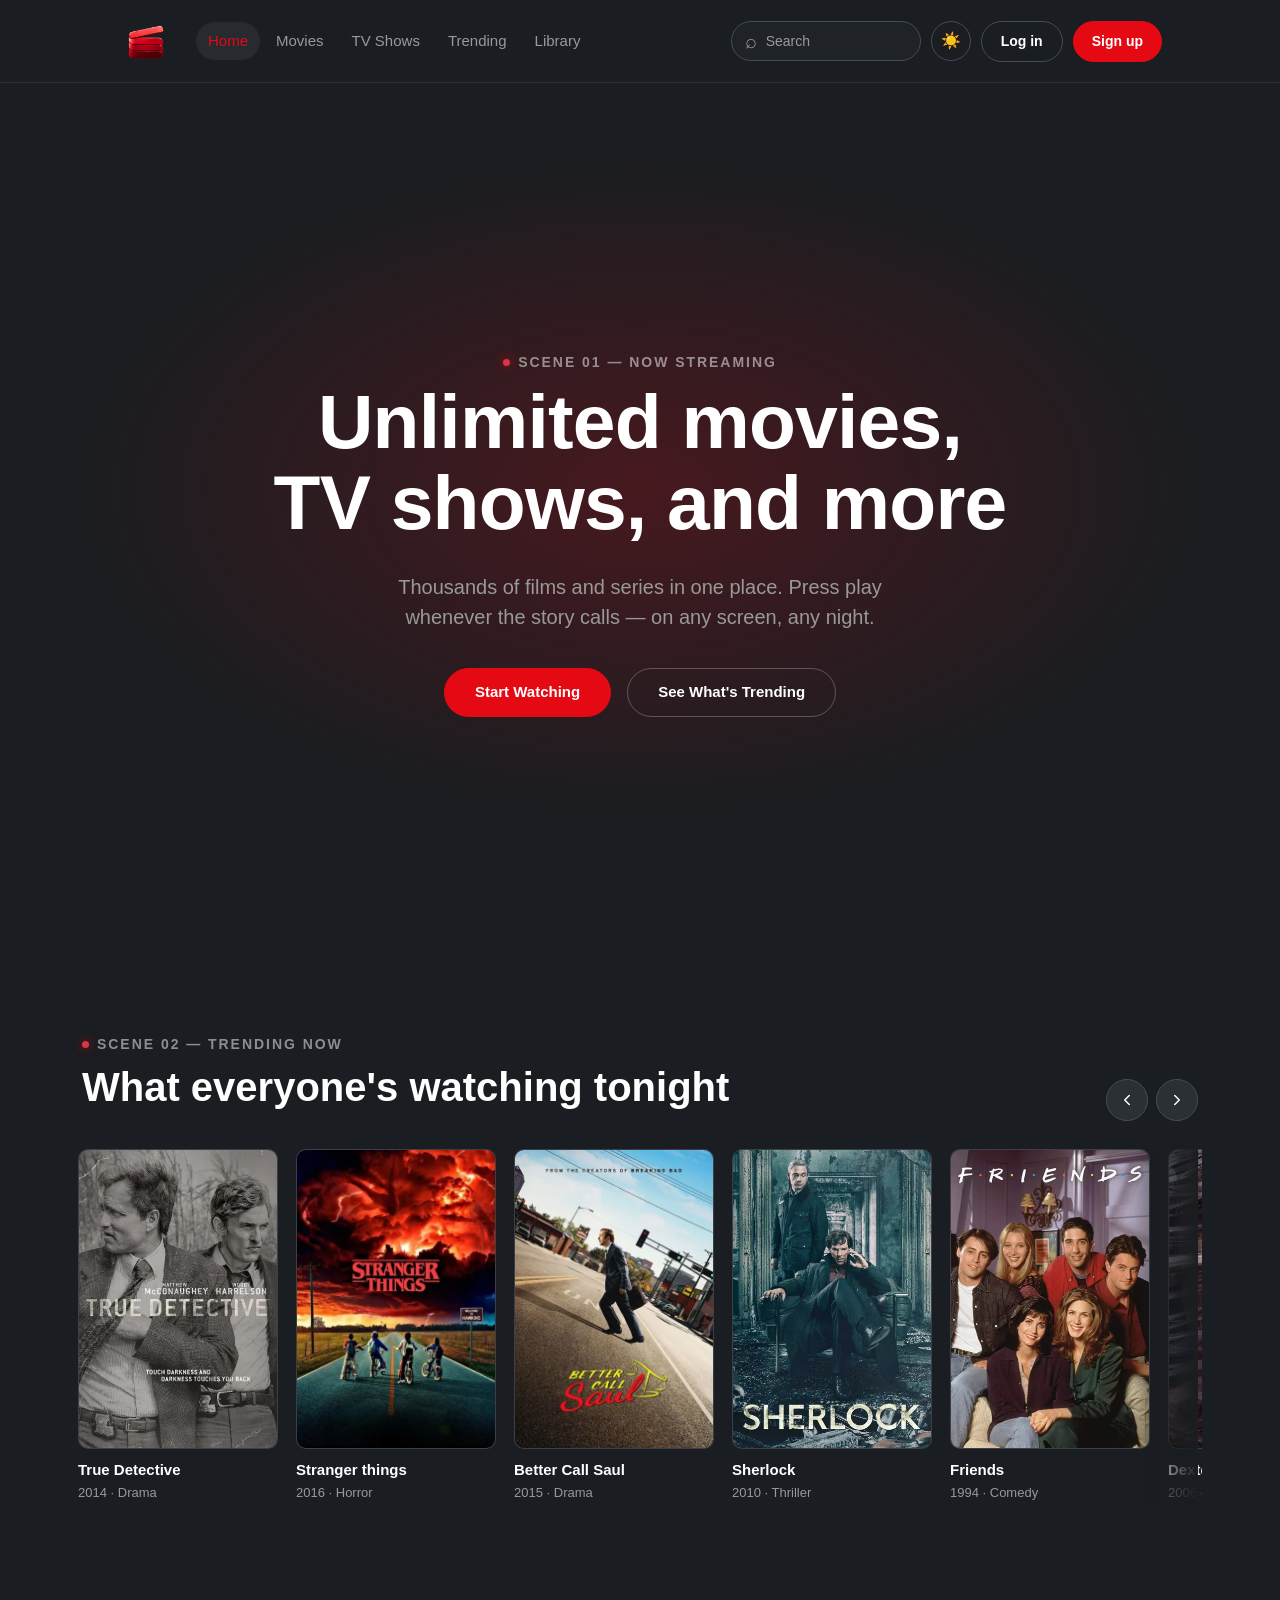
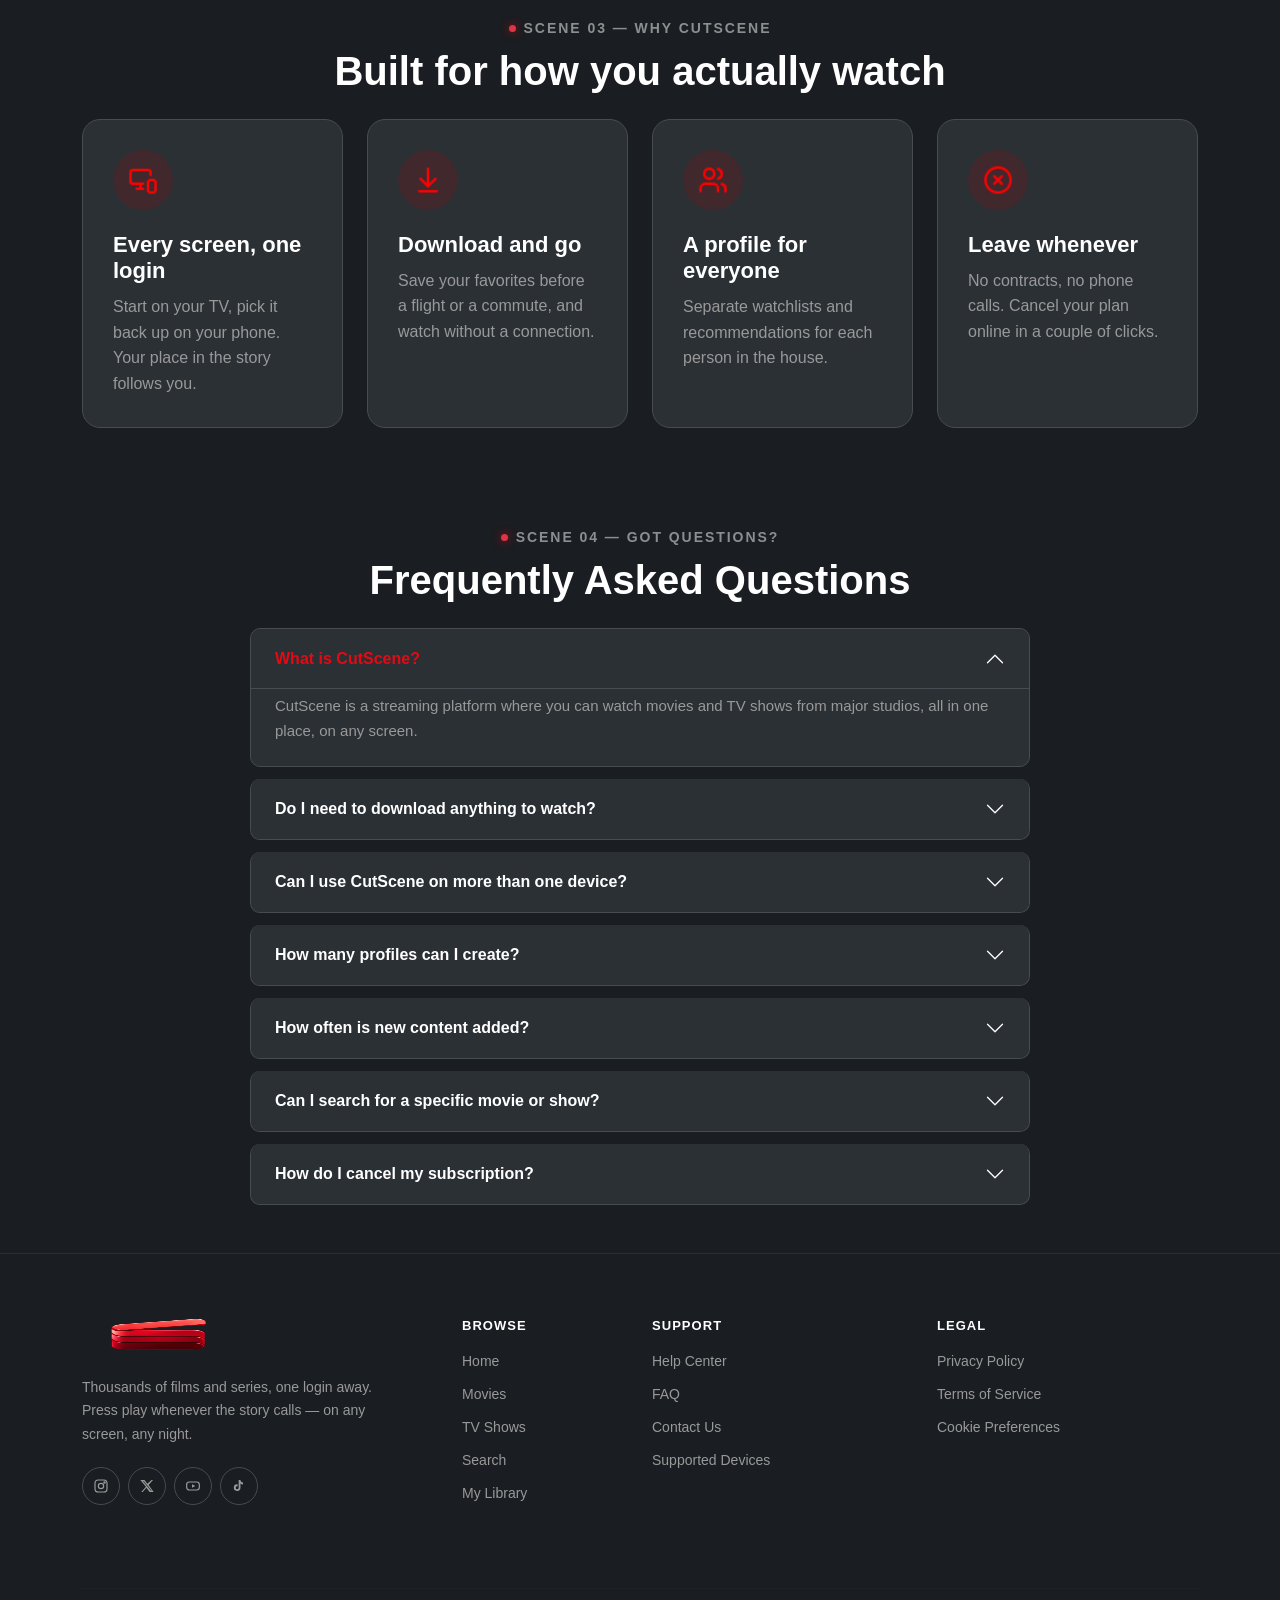
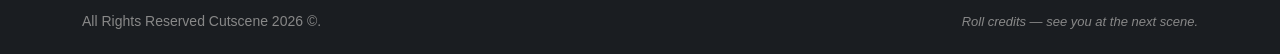
==== index.html @ 1968a322 "perf: convert poster images to WebP" ====
<!doctype html>
<html lang="en">
  <head>
    <!-- ترميز النصوص لتشفير الأحرف بدقة وتدعم كافة اللغات -->
    <meta charset="UTF-8" />

    <!-- ضبط أبعاد الشاشة لضمان تجاوب الموقع (Responsive) على كل الهواتف والشاشات -->
    <meta name="viewport" content="width=device-width, initial-scale=1.0" />
    <link rel="icon" href="./assets/images/logo.png" />
    <link rel="preconnect" href="https://cdn.jsdelivr.net" crossorigin />
    <link rel="dns-prefetch" href="//cdn.jsdelivr.net" />
    <!-- عنوان الصفحة الذي يظهر في أعلى التبويب بالموقع -->
    <title>
      Watch Best New Movies &amp; Shows from Biggest Studios | Cutscene
    </title>

    <!-- استدعاء ملف تنسيقات Bootstrap 5 من الـ CDN مع تفعيل حماية SRI التشفيرية -->
    <link
      rel="preload"
      href="https://cdn.jsdelivr.net/npm/bootstrap@5.3.8/dist/css/bootstrap.min.css"
      as="style"
      integrity="sha384-sRIl4kxILFvY47J16cr9ZwB07vP4J8+LH7qKQnuqkuIAvNWLzeN8tE5YBujZqJLB"
      crossorigin="anonymous"
      onload="this.onload=null;this.rel='stylesheet'"
    />
    <noscript>
      <link
        href="https://cdn.jsdelivr.net/npm/bootstrap@5.3.8/dist/css/bootstrap.min.css"
        rel="stylesheet"
        integrity="sha384-sRIl4kxILFvY47J16cr9ZwB07vP4J8+LH7qKQnuqkuIAvNWLzeN8tE5YBujZqJLB"
        crossorigin="anonymous"
      />
    </noscript>

    <!-- ملف CSS المخصص للتعديل على التصميم الأساسي -->
    <link rel="stylesheet" href="./assets/css/base.css" />
    <link rel="stylesheet" href="./assets/css/home.css" />
  </head>
  <body>
    <!-- ==========================================
         شريط التنقل العلوي (Navbar)
         ========================================== -->
    <!-- navbar-expand-lg: تجعل القائمة مفرودة في الشاشات الكبيرة وتتحول لزر في الشاشات الصغيرة -->
    <nav class="navbar navbar-expand-lg custom-navbar">
      <!-- container px-5: حاوية تضمن توسيط المحتوى مع هامش داخلي جانبي -->
      <div class="container px-5">
        <!-- الشعار (Logo): رابط ينقل للصفحة الرئيسية -->
        <a class="navbar-brand me-4" href="#">
          <img
            src="assets/images/logo.png"
            alt="Cutscene Logo"
            width="148"
            height="36"
            class="d-inline-block align-text-top"
          />
        </a>

        <!-- زر الهامبرجر (Toggle Button): يظهر فقط على الهواتف لفتح وغلق القائمة -->
        <!-- data-bs-toggle & data-bs-target: تربط الزر بـ id القائمة المطوية لفتحها بالجافاسكريبت -->
        <button
          class="navbar-toggler custom-toggler"
          type="button"
          data-bs-toggle="collapse"
          data-bs-target="#navbarContent"
          aria-controls="navbarContent"
          aria-expanded="false"
          aria-label="Toggle navigation"
        >
          <span class="navbar-toggler-icon"></span>
        </button>

        <!-- القائمة القابلة للطي (Collapsible Area) -->
        <div class="collapse navbar-collapse" id="navbarContent">
          <!-- مجموعة العناصر اليمنى (Right Actions) -->
          <!-- ms-auto: تضيف هامشاً تلقائياً في البداية ليدفع العناصر إلى أقصى اليمين -->
          <!-- gap-4: مسافة فاصلة بين القائمة المنسدلة والزر -->
          <div class="d-flex align-items-center gap-4 right-actions ms-auto">
            <!-- القائمة المنسدلة لاختيار اللغة (Language Dropdown) -->
            <div class="nav-item dropdown">
              <!-- dropdown-toggle: تضيف سهم القائمة المنسدلة وتفعل التفاعل معها -->
              <a
                class="nav-link dropdown-toggle text-white fw-semibold d-flex align-items-center gap-1"
                href="#"
                role="button"
                data-bs-toggle="dropdown"
                aria-expanded="false"
              >
                EN
              </a>
              <!-- dropdown-menu-dark: تجعل القائمة المنسدلة سوداء للتناسق مع الثيم -->
              <!-- dropdown-menu-end: تضمن محاذاة القائمة لليمين لكي لا تخرج عن الشاشة -->
              <ul class="dropdown-menu dropdown-menu-dark dropdown-menu-end">
                <li><a class="dropdown-item" href="#">AR</a></li>
                <li><a class="dropdown-item" href="#">EN</a></li>
              </ul>
            </div>

            <!-- زر البدء (Start Button) -->
            <!-- rounded-pill: تجعل حواف الزر دائرية تماماً (Capsule Style) -->
            <a
              href="pages/signup.html"
              class="btn btn-sign-in text-white rounded-pill fw-bold px-4"
              >Sign up</a
            >
          </div>
        </div>
      </div>
    </nav>

    <!-- ==========================================
         قسم الواجهة الرئيسية (Hero Section)
         ========================================== -->
    <section class="hero">
      <div class="container text-center">
        <div class="hero-glow" aria-hidden="true"></div>

        <!-- شارة إشعار المباشر (Now Streaming Badge) -->
        <p
          class="eyebrow d-inline-flex align-items-center gap-2 text-uppercase small fw-semibold text-white-50 mb-2"
        >
          <span class="eyebrow-dot rounded-circle bg-danger"></span>SCENE 01 —
          NOW STREAMING
        </p>

        <!-- العنوان الرئيسي (Main Heading) -->
        <!-- display-1: خط ضخم وجريء مخصص لليافطات الرئيسية في بوتستراب -->
        <h1 class="display-1 fw-bold">
          Unlimited movies,<br />
          TV shows, and more
        </h1>

        <!-- النص الوصفي الفرعي (Subtext) -->
        <!-- lead: يكبر حجم النص والتباعد ليجعل القراءة مريحة للمستخدم -->
        <p class="lead">
          Thousands of films and series in one place. Press play<br />
          whenever the story calls — on any screen, any night.
        </p>

        <!-- أزرار الدعوة لاتخاذ إجراء (Call-to-Action Buttons) -->
        <div
          class="hero-actions d-flex flex-column flex-sm-row justify-content-center align-items-center gap-3"
        >
          <a
            href="./pages/dashboard.html"
            class="btn btn-primary-accent rounded-pill fw-bold"
            >Start Watching</a
          >
          <a href="#trending" class="btn btn-outline-ghost rounded-pill fw-bold"
            >See What's Trending</a
          >
        </div>
      </div>
    </section>
    <!-- ==========================================
         قسم الأعلى مشاهدة الآن (Trending Now)
         ========================================== -->
    <section class="trending-section py-5" id="trending">
      <div class="container">
        <!-- عنوان القسم مع أزرار التحكم في السلايدر -->
        <div
          class="section-heading-row d-flex flex-wrap justify-content-between align-items-end mb-4"
        >
          <div>
            <p
              class="eyebrow d-inline-flex align-items-center gap-2 text-uppercase small fw-semibold text-white-50 mb-2"
            >
              <span class="eyebrow-dot rounded-circle bg-danger"></span>SCENE
              02 — TRENDING NOW
            </p>
            <h3>What everyone's watching tonight</h3>
          </div>

          <!-- أزرار السابق/التالي للتحكم بالسلايدر يدوياً -->
          <div class="trending-controls d-flex gap-2">
            <button
              type="button"
              class="slider-btn"
              id="trendPrevBtn"
              aria-label="Scroll to previous titles"
            >
              <svg viewBox="0 0 24 24" fill="none" stroke="currentColor" stroke-width="2" stroke-linecap="round" stroke-linejoin="round">
                <polyline points="15 18 9 12 15 6"></polyline>
              </svg>
            </button>
            <button
              type="button"
              class="slider-btn"
              id="trendNextBtn"
              aria-label="Scroll to next titles"
            >
              <svg viewBox="0 0 24 24" fill="none" stroke="currentColor" stroke-width="2" stroke-linecap="round" stroke-linejoin="round">
                <polyline points="9 18 15 12 9 6"></polyline>
              </svg>
            </button>
          </div>
        </div>

        <!-- شريط البطاقات القابل للتمرير أفقياً -->
        <div class="trending-wrapper">
          <div class="trending-track" id="trendingTrack">
            <!-- Card 1 -->
            <article class="trending-card">
              <div class="trending-poster">
                <img
                  src="./assets/images/series/True Detective.webp"
                  alt="True Detective"
                  width="400"
                  height="600"
                  loading="lazy"
                  decoding="async"
                />
                
                <div class="trending-hover">
                  <button type="button" class="play-circle" aria-label="Play True Detective">
                    <svg viewBox="0 0 24 24" fill="currentColor"><path d="M8 5v14l11-7z"/></svg>
                    

                  </button>
                </div>
              </div>
              <div class="trending-info">
                <h6>True Detective</h6>
                <p>2014 · Drama</p>
              </div>
            </article>

            <!-- Card 2 -->
            <article class="trending-card">
              <div class="trending-poster">
                <img
                  src="./assets/images/series/Stranger things.webp"
                  alt="Stranger things"
                  width="400"
                  height="600"
                  loading="lazy"
                  decoding="async"
                />
                
                <div class="trending-hover">
                  <button type="button" class="play-circle" aria-label="Play Stranger things">
                    <svg viewBox="0 0 24 24" fill="currentColor"><path d="M8 5v14l11-7z"/></svg>
                  </button>
                </div>
              </div>
              <div class="trending-info">
                <h6>Stranger things</h6>
                <p>2016 · Horror</p>
              </div>
            </article>

            <!-- Card 3 -->
            <article class="trending-card">
              <div class="trending-poster">
                <img
                  src="./assets/images/series/Better Call Saul TV Series Poster.webp"
                  alt="Better Call Saul"
                  width="400"
                  height="600"
                  loading="lazy"
                  decoding="async"
                />
                
                <div class="trending-hover">
                  <button type="button" class="play-circle" aria-label="Play Better Call Saul">
                    <svg viewBox="0 0 24 24" fill="currentColor"><path d="M8 5v14l11-7z"/></svg>
                  </button>
                </div>
              </div>
              <div class="trending-info">
                <h6>Better Call Saul</h6>
                <p>2015 · Drama</p>
              </div>
            </article>

            <!-- Card 4 -->
            <article class="trending-card">
              <div class="trending-poster">
                <img
                  src="./assets/images/series/Sherlock.webp"
                  alt="Sherlock"
                  width="400"
                  height="600"
                  loading="lazy"
                  decoding="async"
                />
                
                <div class="trending-hover">
                  <button type="button" class="play-circle" aria-label="Play Sherlock">
                    <svg viewBox="0 0 24 24" fill="currentColor"><path d="M8 5v14l11-7z"/></svg>
                  </button>
                </div>
              </div>
              <div class="trending-info">
                <h6>Sherlock</h6>
                <p>2010 · Thriller</p>
              </div>
            </article>

            <!-- Card 5 -->
            <article class="trending-card">
              <div class="trending-poster">
                <img
                  src="./assets/images/series/friends.webp"
                  alt="Friends"
                  width="400"
                  height="600"
                  loading="lazy"
                  decoding="async"
                />
                
                <div class="trending-hover">
                  <button type="button" class="play-circle" aria-label="Play Friends">
                    <svg viewBox="0 0 24 24" fill="currentColor"><path d="M8 5v14l11-7z"/></svg>
                  </button>
                </div>
              </div>
              <div class="trending-info">
                <h6>Friends</h6>
                <p>1994 · Comedy</p>
              </div>
            </article>

            <!-- Card 6 -->
            <article class="trending-card">
              <div class="trending-poster">
                <img
                  src="./assets/images/series/Dexter.webp"
                  alt="Dexter"
                  width="400"
                  height="600"
                  loading="lazy"
                  decoding="async"
                />
                
                <div class="trending-hover">
                  <button type="button" class="play-circle" aria-label="Play Dexter">
                    <svg viewBox="0 0 24 24" fill="currentColor"><path d="M8 5v14l11-7z"/></svg>
                  </button>
                </div>
              </div>
              <div class="trending-info">
                <h6>Dexter</h6>
                <p>2006 · Serial Killer</p>
              </div>
            </article>

            <!-- Card 7 -->
            <article class="trending-card">
              <div class="trending-poster">
                <img
                  src="./assets/images/series/The Sopranos.webp"
                  alt="The Sopranos"
                  width="400"
                  height="600"
                  loading="lazy"
                  decoding="async"
                />
                
                <div class="trending-hover">
                  <button type="button" class="play-circle" aria-label="Play The Sopranos">
                    <svg viewBox="0 0 24 24" fill="currentColor"><path d="M8 5v14l11-7z"/></svg>
                  </button>
                </div>
              </div>
              <div class="trending-info">
                <h6>The Sopranos</h6>
                <p>1999 · Crime</p>
              </div>
            </article>

            <!-- Card 8 -->
            <article class="trending-card">
              <div class="trending-poster">
                <img
                  src="./assets/images/series/Avatar The Last Airbender.webp"
                  alt="Avatar The Last Airbender"
                  width="400"
                  height="600"
                  loading="lazy"
                  decoding="async"
                />
                
                <div class="trending-hover">
                  <button type="button" class="play-circle" aria-label="Play Avatar The Last Airbender">
                    <svg viewBox="0 0 24 24" fill="currentColor"><path d="M8 5v14l11-7z"/></svg>
                  </button>
                </div>
              </div>
              <div class="trending-info">
                <h6>Avatar The Last Airbender</h6>
                <p>2025 · Fantasy</p>
              </div>
            </article>

            <!-- Card 9 -->
            <article class="trending-card">
              <div class="trending-poster">
                <img
                  src="./assets/images/series/Chernobyl (2019).webp"
                  alt="Chernobyl"
                  width="400"
                  height="600"
                  loading="lazy"
                  decoding="async"
                />
                
                <div class="trending-hover">
                  <button type="button" class="play-circle" aria-label="Play Chernobyl">
                    <svg viewBox="0 0 24 24" fill="currentColor"><path d="M8 5v14l11-7z"/></svg>
                  </button>
                </div>
              </div>
              <div class="trending-info">
                <h6>Chernobyl</h6>
                <p>2019 · Drama</p>
              </div>
            </article>

            <!-- Card 10 -->
            <article class="trending-card">
              <div class="trending-poster">
                <img
                  src="./assets/images/series/the office.webp"
                  alt="The Office"
                  width="400"
                  height="600"
                  loading="lazy"
                  decoding="async"
                />
                
                <div class="trending-hover">
                  <button type="button" class="play-circle" aria-label="Play The Office">
                    <svg viewBox="0 0 24 24" fill="currentColor"><path d="M8 5v14l11-7z"/></svg>
                  </button>
                </div>
              </div>
              <div class="trending-info">
                <h6>The Office</h6>
                <p>2005 · Comedy</p>
              </div>
            </article>
          </div>
        </div>
      </div>
    </section>

    <!-- ==========================================
     قسم لماذا كتسين (Why CutScene - Features Cards)
     ========================================== -->
    <section class="features-section py-5 ">
      <div class="container">
        <div class="text-center mb-4">
          <p
            class="eyebrow d-inline-flex align-items-center gap-2 text-uppercase small fw-semibold text-white-50 mb-2"
          >
            <span class="eyebrow-dot rounded-circle bg-danger"></span>SCENE 03 —
            WHY CUTSCENE
          </p>
          <h3>Built for how you actually watch</h3>
        </div>
        <div class="row g-4">
          <!-- Card 1 -->
          <div class="col-12 col-md-6 col-xl-3">
            <div class="feature-card">
              <div class="icon-box">
                <img
                  src="assets/images/monitor-smartphone.png"
                  alt="Every screen icon"
                />
              </div>
              <h5>Every screen, one login</h5>
              <p>
                Start on your TV, pick it back up on your phone. Your place in
                the story follows you.
              </p>
            </div>
          </div>
          <!-- Card 2 -->
          <div class="col-12 col-md-6 col-xl-3">
            <div class="feature-card">
              <div class="icon-box">
                <img
                  src="assets/images/arrow-down-to-line.png"
                  alt="Download icon"
                />
              </div>
              <h5>Download and go</h5>
              <p>
                Save your favorites before a flight or a commute, and watch
                without a connection.
              </p>
            </div>
          </div>
          <!-- Card 3 -->
          <div class="col-12 col-md-6 col-xl-3">
            <div class="feature-card">
              <div class="icon-box">
                <img src="assets/images/users.png" alt="Profiles icon"
                  width="30" height="30" loading="lazy" decoding="async" />
              </div>
              <h5>A profile for everyone</h5>
              <p>
                Separate watchlists and recommendations for each person in the
                house.
              </p>
            </div>
          </div>
          <!-- Card 4 -->
          <div class="col-12 col-md-6 col-xl-3">
            <div class="feature-card">
              <div class="icon-box">
                <img
                  src="assets/images/circle-x.png"
                  alt="Cancel anytime icon"
                  width="30"
                  height="30"
                  loading="lazy"
                  decoding="async"
                />
              </div>
              <h5>Leave whenever</h5>
              <p>
                No contracts, no phone calls. Cancel your plan online in a
                couple of clicks.
              </p>
            </div>
          </div>
        </div>
      </div>
    </section>

    <!-- ==========================================
         الأسئلة الشائعة (Frequently Asked Questions)
         ========================================== -->
    <section class="faq-section py-5" id="faq">
      <div class="container">
        <div class="text-center mb-4">
          <p
            class="eyebrow d-inline-flex align-items-center gap-2 text-uppercase small fw-semibold text-white-50 mb-2"
          >
            <span class="eyebrow-dot rounded-circle bg-danger"></span>SCENE 04 —
            GOT QUESTIONS?
          </p>
          <h3>Frequently Asked Questions</h3>
        </div>

        <!-- أكورديون بوتستراب لعرض الأسئلة والأجوبة -->
        <div class="accordion custom-accordion mx-auto" id="faqAccordion">
          <div class="accordion-item">
            <h2 class="accordion-header" id="faqHeadingOne">
              <button
                class="accordion-button"
                type="button"
                data-bs-toggle="collapse"
                data-bs-target="#faqCollapseOne"
                aria-expanded="true"
                aria-controls="faqCollapseOne"
              >
                What is CutScene?
              </button>
            </h2>
            <div
              id="faqCollapseOne"
              class="accordion-collapse collapse show"
              aria-labelledby="faqHeadingOne"
              data-bs-parent="#faqAccordion"
            >
              <div class="accordion-body">
                CutScene is a streaming platform where you can watch movies
                and TV shows from major studios, all in one place, on any
                screen.
              </div>
            </div>
          </div>

          <div class="accordion-item">
            <h2 class="accordion-header" id="faqHeadingTwo">
              <button
                class="accordion-button collapsed"
                type="button"
                data-bs-toggle="collapse"
                data-bs-target="#faqCollapseTwo"
                aria-expanded="false"
                aria-controls="faqCollapseTwo"
              >
                Do I need to download anything to watch?
              </button>
            </h2>
            <div
              id="faqCollapseTwo"
              class="accordion-collapse collapse"
              aria-labelledby="faqHeadingTwo"
              data-bs-parent="#faqAccordion"
            >
              <div class="accordion-body">
                No downloads are required to stream. You can also save titles
                for offline viewing so you can watch without a connection.
              </div>
            </div>
          </div>

          <div class="accordion-item">
            <h2 class="accordion-header" id="faqHeadingThree">
              <button
                class="accordion-button collapsed"
                type="button"
                data-bs-toggle="collapse"
                data-bs-target="#faqCollapseThree"
                aria-expanded="false"
                aria-controls="faqCollapseThree"
              >
                Can I use CutScene on more than one device?
              </button>
            </h2>
            <div
              id="faqCollapseThree"
              class="accordion-collapse collapse"
              aria-labelledby="faqHeadingThree"
              data-bs-parent="#faqAccordion"
            >
              <div class="accordion-body">
                Yes. Sign in on your TV, phone, tablet, or laptop, and pick up
                right where you left off.
              </div>
            </div>
          </div>

          <div class="accordion-item">
            <h2 class="accordion-header" id="faqHeadingFour">
              <button
                class="accordion-button collapsed"
                type="button"
                data-bs-toggle="collapse"
                data-bs-target="#faqCollapseFour"
                aria-expanded="false"
                aria-controls="faqCollapseFour"
              >
                How many profiles can I create?
              </button>
            </h2>
            <div
              id="faqCollapseFour"
              class="accordion-collapse collapse"
              aria-labelledby="faqHeadingFour"
              data-bs-parent="#faqAccordion"
            >
              <div class="accordion-body">
                You can set up a separate profile for everyone in your
                household, each with its own watchlist and recommendations.
              </div>
            </div>
          </div>

          <div class="accordion-item">
            <h2 class="accordion-header" id="faqHeadingFive">
              <button
                class="accordion-button collapsed"
                type="button"
                data-bs-toggle="collapse"
                data-bs-target="#faqCollapseFive"
                aria-expanded="false"
                aria-controls="faqCollapseFive"
              >
                How often is new content added?
              </button>
            </h2>
            <div
              id="faqCollapseFive"
              class="accordion-collapse collapse"
              aria-labelledby="faqHeadingFive"
              data-bs-parent="#faqAccordion"
            >
              <div class="accordion-body">
                New titles are added every week, including fresh releases
                from major studios and returning seasons of ongoing shows.
              </div>
            </div>
          </div>

          <div class="accordion-item">
            <h2 class="accordion-header" id="faqHeadingSix">
              <button
                class="accordion-button collapsed"
                type="button"
                data-bs-toggle="collapse"
                data-bs-target="#faqCollapseSix"
                aria-expanded="false"
                aria-controls="faqCollapseSix"
              >
                Can I search for a specific movie or show?
              </button>
            </h2>
            <div
              id="faqCollapseSix"
              class="accordion-collapse collapse"
              aria-labelledby="faqHeadingSix"
              data-bs-parent="#faqAccordion"
            >
              <div class="accordion-body">
                Yes. Use the search bar to find titles by name, genre, or
                cast, or browse curated collections on the home screen.
              </div>
            </div>
          </div>

          <div class="accordion-item">
            <h2 class="accordion-header" id="faqHeadingSeven">
              <button
                class="accordion-button collapsed"
                type="button"
                data-bs-toggle="collapse"
                data-bs-target="#faqCollapseSeven"
                aria-expanded="false"
                aria-controls="faqCollapseSeven"
              >
                How do I cancel my subscription?
              </button>
            </h2>
            <div
              id="faqCollapseSeven"
              class="accordion-collapse collapse"
              aria-labelledby="faqHeadingSeven"
              data-bs-parent="#faqAccordion"
            >
              <div class="accordion-body">
                There are no contracts. You can cancel online anytime from
                your account settings — no phone call needed.
              </div>
            </div>
          </div>
        </div>
      </div>
    </section>

    <!-- ==========================================
         الفوتر (Footer)
         ========================================== -->
    <footer class="custom-footer footer-expanded">
      <div class="container">
        <div class="row gy-4 pb-4">
          <!-- عمود الشعار والوصف -->
          <div class="col-12 col-md-4">
            <a class="footer-brand d-inline-flex align-items-center" href="#">
              <img src="assets/images/logo.png" alt="Cutscene Logo" width="148" height="36" loading="lazy" decoding="async" />
            </a>
            <p class="footer-about">
              Thousands of films and series, one login away. Press play
              whenever the story calls — on any screen, any night.
            </p>
            <!-- روابط وسائل التواصل الاجتماعي -->
            <div class="footer-social d-flex gap-2">
              <a href="#" class="social-icon" aria-label="Instagram">
                <svg viewBox="0 0 24 24" fill="none" stroke="currentColor" stroke-width="1.8"><rect x="3" y="3" width="18" height="18" rx="5"></rect><circle cx="12" cy="12" r="4"></circle><circle cx="17.2" cy="6.8" r="1"></circle></svg>
              </a>
              <a href="#" class="social-icon" aria-label="X">
                <svg viewBox="0 0 24 24" fill="currentColor"><path d="M18.9 3H21l-6.6 7.5L22 21h-6.1l-4.8-6.3L5.6 21H3.4l7-8L2 3h6.2l4.3 5.7L18.9 3zm-1.1 16h1.2L7.2 5H6l11.8 14z"></path></svg>
              </a>
              <a href="#" class="social-icon" aria-label="YouTube">
                <svg viewBox="0 0 24 24" fill="none" stroke="currentColor" stroke-width="1.8"><rect x="2.5" y="6" width="19" height="12" rx="4"></rect><path d="M10.5 9.5l5 2.5-5 2.5z" fill="currentColor" stroke="none"></path></svg>
              </a>
              <a href="#" class="social-icon" aria-label="TikTok">
                <svg viewBox="0 0 24 24" fill="currentColor"><path d="M14 3c.4 2.1 1.9 3.6 4 3.9v2.8c-1.4-.1-2.7-.6-3.8-1.4v6.1a5 5 0 1 1-4.3-4.9v2.9a2.2 2.2 0 1 0 1.6 2.1V3h2.5z"></path></svg>
              </a>
            </div>
          </div>

          <!-- عمود روابط التصفح -->
          <div class="col-6 col-md-2">
            <h6 class="footer-heading">Browse</h6>
            <ul class="footer-links list-unstyled">
              <li><a href="#">Home</a></li>
              <li><a href="#">Movies</a></li>
              <li><a href="#">TV Shows</a></li>
              <li><a href="#">Search</a></li>
              <li><a href="#">My Library</a></li>
            </ul>
          </div>

          <!-- عمود روابط الدعم -->
          <div class="col-6 col-md-3">
            <h6 class="footer-heading">Support</h6>
            <ul class="footer-links list-unstyled">
              <li><a href="#">Help Center</a></li>
              <li><a href="#faq">FAQ</a></li>
              <li><a href="#">Contact Us</a></li>
              <li><a href="#">Supported Devices</a></li>
            </ul>
          </div>

          <!-- عمود الروابط القانونية -->
          <div class="col-6 col-md-3">
            <h6 class="footer-heading">Legal</h6>
            <ul class="footer-links list-unstyled">
              <li><a href="#">Privacy Policy</a></li>
              <li><a href="#">Terms of Service</a></li>
              <li><a href="#">Cookie Preferences</a></li>
            </ul>
          </div>
        </div>

        <hr class="footer-divider" />

        <!-- الشريط السفلي لحقوق النشر -->
        <div
          class="footer-bottom d-flex flex-column flex-sm-row justify-content-between align-items-center gap-2 text-center text-sm-start"
        >
          <p class="mb-0">All Rights Reserved Cutscene 2026 ©.</p>
          <p class="mb-0 footer-tagline">Roll credits — see you at the next scene.</p>
        </div>
      </div>
    </footer>

    <!-- ملف Bootstrap Javascript Bundle (يشمل التفاعلات مثل فتح القوائم والـ Dropdowns) -->

    <script
      defer
      src="https://cdn.jsdelivr.net/npm/bootstrap@5.3.8/dist/js/bootstrap.bundle.min.js"
      integrity="sha384-FKyoEForCGlyvwx9Hj09JcYn3nv7wiPVlz7YYwJrWVcXK/BmnVDxM+D2scQbITxI"
      crossorigin="anonymous"
    ></script>

    <!-- ملف الجافاسكريبت الخاص بالصفحة (سلايدر الأعلى مشاهدة وتأثير شريط التنقل) -->
    <script src="./assets/js/home.js"></script>
  </body>
</html>
---- assets/css/base.css ----
/* ==========================================
   Base / Shared Styles
   ========================================== */

*,
*::before,
*::after { box-sizing: border-box; }

:root {
    --color-bg: #1a1d21;
    --color-bg-navbar: #1a1d21;
    --color-bg-card: #2b3035;
    --color-bg-icon: #40282d;
    --color-accent: #e50914;
    --color-text: #ffffff;
    --color-text-muted: #999999;
    --color-text-subtle: #888888;
    --color-border: #464c52;
    --color-border-soft: rgba(255, 255, 255, 0.08);
    --font-display: 'PP Right Grotesk', 'Clash Display', 'Arial Black', sans-serif;
    --font-body: -apple-system, BlinkMacSystemFont, 'Segoe UI', Roboto, Helvetica, Arial, sans-serif;
    --radius-sm: 10px;
    --radius-md: 18px;
    --radius-pill: 999px;
    --transition-base: all 0.3s ease;
    --shadow-card: 0 10px 30px rgba(0, 0, 0, 0.35);
}

body {
    display: flex;
    flex-direction: column;
    min-height: 100vh;
    background-color: var(--color-bg);
    color: var(--color-text);
    font-family: var(--font-body);
    overflow-x: hidden;
}

img { max-width: 100%; height: auto; }
a { color: var(--color-text); transition: var(--transition-base); text-decoration: none; }
a:hover { color: var(--color-accent); }
.eyebrow { letter-spacing: .14em; }
.eyebrow-dot { width: 7px; height: 7px; box-shadow: 0 0 10px rgba(229, 9, 20, .75); }

.catalog-section-title {
    display: flex;
    align-items: center;
    gap: 10px;
    margin: 4px 0 10px;
    color: var(--color-text);
    font-size: 15px;
    font-weight: 700;
    letter-spacing: .04em;
}

.catalog-section-title::after {
    content: "";
    width: 38px;
    height: 2px;
    border-radius: 999px;
    background: var(--color-accent);
    opacity: .9;
}

/* ==========================================
   SHARED CATALOG FILTERS
   Movies / TV Shows / Library
   ========================================== */
.catalog-controls {
    display: flex;
    flex-direction: column;
    gap: 14px;
}

.filter-control,
.type-filter,
.language-filter {
    display: flex;
    align-items: center;
    gap: 8px;
    flex-wrap: nowrap;
    overflow-x: auto;
    scrollbar-width: none;
}

.filter-control::-webkit-scrollbar,
.type-filter::-webkit-scrollbar,
.language-filter::-webkit-scrollbar { display: none; }

.filter-control label,
.type-filter .language-label,
.language-filter .language-label {
    color: var(--color-text);
    font-size: 14px;
    font-weight: 500;
    white-space: nowrap;
    flex: 0 0 auto;
}

.filter-control select {
    width: 220px;
    min-width: 220px;
    height: 48px;
    background-color: var(--color-bg-card);
    color: var(--color-text);
    border: 1px solid var(--color-border-soft);
    border-radius: var(--radius-pill);
    padding: 8px 42px 8px 18px;
    font-size: 14px;
    cursor: pointer;
    transition: border-color .25s ease, box-shadow .25s ease, background-color .25s ease;
}

.filter-control select:hover,
.filter-control select:focus {
    border-color: var(--color-accent);
    outline: none;
    box-shadow: 0 0 0 3px rgba(229, 9, 20, .12);
}

.language-btn,
.type-filter .filter-btn {
    display: inline-flex;
    align-items: center;
    justify-content: center;
    gap: 5px;
    min-width: 68px;
    height: 40px;
    padding: 6px 14px;
    color: var(--color-text-muted);
    background-color: var(--color-bg-card);
    border: 1px solid var(--color-border-soft);
    border-radius: var(--radius-pill);
    font-size: 13px;
    cursor: pointer;
    white-space: nowrap;
    transition: background-color .25s ease, color .25s ease, border-color .25s ease, transform .2s ease;
}

.language-btn:hover,
.language-btn.active,
.type-filter .filter-btn:hover,
.type-filter .filter-btn.active {
    background-color: var(--color-accent) !important;
    color: #fff !important;
    border-color: var(--color-accent) !important;
}

.language-btn:hover,
.type-filter .filter-btn:hover { transform: translateY(-1px); }

.language-badge,
.language-badge-card {
    display: inline-flex;
    align-items: center;
    justify-content: center;
    font-weight: 800;
    letter-spacing: .5px;
}

.language-badge {
    min-width: 24px;
    height: 20px;
    padding: 0 6px;
    margin-right: 2px;
    border-radius: 6px;
    font-size: 10px;
}

.ar-badge { background: #8b1e3f; color: #fff; }
.en-badge { background: #2457a6; color: #fff; }

.language-badge-card {
    position: absolute;
    top: 8px;
    right: 8px;
    z-index: 4;
    min-width: 31px;
    height: 25px;
    padding: 0 7px;
    border-radius: 7px;
    font-size: 11px;
    box-shadow: 0 4px 12px rgba(0, 0, 0, .25);
    border: 1px solid rgba(255, 255, 255, .2);
}

.links-movies,
.links-tv-shows,
.library-filters { scrollbar-width: none; }
.links-movies::-webkit-scrollbar,
.links-tv-shows::-webkit-scrollbar,
.library-filters::-webkit-scrollbar { display: none; }

.movies-careds,
.tv-shows-careds { min-width: 0; }

.custom-footer {
    background-color: var(--color-bg);
    color: var(--color-text-subtle);
    padding: 20px 0;
    font-size: 14px;
    border-top: 1px solid var(--color-border-soft);
    margin-top: auto;
}

@media (max-width: 991.98px) {
    .navbar .container { padding-left: 24px; padding-right: 24px; }
    .navbar-collapse {
        margin-top: 16px;
        padding-top: 16px;
        border-top: 1px solid var(--color-border-soft);
    }
    .btn-sign-in { text-align: center; }
}

@media (max-width: 575.98px) {
    .catalog-section-title { margin-top: 0; }
    .sort-container { width: 100%; }
    .filter-control { width: 100%; }
    .filter-control select { flex: 1; width: auto; min-width: 0; }
    .type-filter, .language-filter { width: 100%; padding-bottom: 4px; }
}
---- assets/css/home.css ----
/* ==========================================
   Home Page Styles
   ========================================== */


.btn-sign-in {
    background-color: rgba(255, 255, 255, 0.1);
    border: 1px solid rgba(255, 255, 255, 0.2);
    font-size: 14px;
    padding: 10px 24px;
    line-height: 1.2;
    transition: var(--transition-base);
    white-space: nowrap;
}

.btn-sign-in:hover,
.btn-sign-in:focus {
    background-color: var(--color-accent);
    border-color: var(--color-accent);
    color: var(--color-text);
    transform: translateY(-1px);
}
.custom-navbar {
    background-color: var(--color-bg-navbar);
    padding: 16px 0;
    border-bottom: 1px solid var(--color-border-soft);
    /* Sticky so the navbar stays reachable while browsing long pages */
    position: sticky;
    top: 0;
    z-index: 1030;
    transition: background-color .3s ease, box-shadow .3s ease;
}

/* Applied via JS once the page scrolls past the hero glow */
.custom-navbar.navbar-scrolled {
    background-color: rgba(26, 29, 33, 0.92);
    backdrop-filter: blur(10px);
    -webkit-backdrop-filter: blur(10px);
    box-shadow: 0 6px 24px rgba(0, 0, 0, 0.35);
}

.navbar-brand img {
    width: auto;
    height: 36px;
}

.nav-link.dropdown-toggle {
    padding: 6px 4px;
    opacity: 0.85;
    transition: var(--transition-base);
}

.nav-link.dropdown-toggle:hover,
.nav-link.dropdown-toggle:focus,
.nav-link.dropdown-toggle.show {
    opacity: 1;
    color: var(--color-accent) !important;
}

.dropdown-toggle::after {
    vertical-align: middle;
    font-size: 12px;
}

.dropdown-menu {
    background-color: var(--color-bg-card);
    border: 1px solid var(--color-border);
    border-radius: var(--radius-sm);
    padding: 8px;
    margin-top: 10px;
}

.dropdown-item {
    color: var(--color-text);
    border-radius: 6px;
    padding: 8px 14px;
    transition: var(--transition-base);
}

.dropdown-item:hover,
.dropdown-item:focus {
    background-color: var(--color-accent);
    color: var(--color-text);
}

.custom-toggler {
    border-color: rgba(255, 255, 255, 0.15);
    padding: 6px 10px;
}

.custom-toggler:focus {
    box-shadow: 0 0 0 3px rgba(229, 9, 20, 0.35);
}

.custom-toggler .navbar-toggler-icon {
    filter: invert(1);
}

/* Hero */
.hero {
    padding: 100px 0;
    /* Needed so .hero-glow (position:absolute) anchors to the hero, not the viewport */
    position: relative;
}
.hero-glow{
    position:absolute;inset:0;z-index:-1;pointer-events:none;
    background:radial-gradient(ellipse 820px 480px at 50% 45%, rgba(229,9,20,.22), transparent 70%);
  }

.scene {
    color: var(--color-text-subtle);
    font-weight: 600;
    letter-spacing: 1px;
    font-size: 14px;
    margin-bottom: 14px;
}

.hero h1 {
    font-family: var(--font-display);
    font-weight: 600;
    letter-spacing: -0.01em;
    line-height: 1.05;
    font-size: clamp(2.5rem, 6vw, 5.5rem);
}

.hero .lead {
    max-width: 700px;
    margin: 30px auto 0;
    color: var(--color-text-muted);
}

/* Hero call-to-action buttons */
.hero-actions {
    margin-top: 36px;
}

.btn-primary-accent {
    background-color: var(--color-accent);
    border: 1px solid var(--color-accent);
    color: var(--color-text);
    font-size: 15px;
    padding: 12px 30px;
    transition: var(--transition-base);
}

.btn-primary-accent:hover,
.btn-primary-accent:focus {
    background-color: #ff1c27;
    border-color: #ff1c27;
    color: var(--color-text);
    transform: translateY(-2px);
    box-shadow: 0 10px 24px rgba(229, 9, 20, .35);
}

.btn-outline-ghost {
    background-color: transparent;
    border: 1px solid rgba(255, 255, 255, .25);
    color: var(--color-text);
    font-size: 15px;
    padding: 12px 30px;
    transition: var(--transition-base);
}

.btn-outline-ghost:hover,
.btn-outline-ghost:focus {
    background-color: rgba(255, 255, 255, .06);
    border-color: rgba(255, 255, 255, .6);
    color: var(--color-text);
    transform: translateY(-2px);
}

/* ================= Trending Now Section ================= */

.trending-section .section-heading-row {
    row-gap: 18px;
}

.trending-controls {
    flex-shrink: 0;
}

.slider-btn {
    width: 42px;
    height: 42px;
    border-radius: 50%;
    background-color: var(--color-bg-card);
    border: 1px solid var(--color-border);
    color: var(--color-text);
    display: flex;
    align-items: center;
    justify-content: center;
    transition: var(--transition-base);
    cursor: pointer;
}

.slider-btn:hover,
.slider-btn:focus-visible {
    background-color: var(--color-accent);
    border-color: var(--color-accent);
    transform: translateY(-2px);
}

.slider-btn svg {
    width: 18px;
    height: 18px;
}

/* Wrapper adds the fade mask that hints there's more to scroll */
.trending-wrapper {
    position: relative;
}

.trending-wrapper::after {
    content: "";
    position: absolute;
    top: 0;
    right: 0;
    bottom: 14px;
    width: 64px;
    background: linear-gradient(to left, var(--color-bg), transparent);
    pointer-events: none;
}

.trending-track {
    display: flex;
    gap: 18px;
    overflow-x: auto;
    scroll-snap-type: x mandatory;
    -webkit-overflow-scrolling: touch;
    padding: 4px 4px 16px;
    margin: 0 -4px;
    scrollbar-width: none;
}

.trending-track::-webkit-scrollbar {
    display: none;
}

.trending-card {
    flex: 0 0 auto;
    width: 200px;
    scroll-snap-align: start;
}

.trending-poster {
    position: relative;
    overflow: hidden;
    border-radius: var(--radius-sm);
    aspect-ratio: 2 / 3;
    background-color: var(--color-bg-card);
    border: 1px solid var(--color-border-soft);
}

.trending-poster img {
    width: 100%;
    height: 100%;
    object-fit: cover;
    display: block;
    transition: transform .5s ease;
}

.trending-card:hover .trending-poster img {
    transform: scale(1.08);
}

.trending-rating {
    position: absolute;
    top: 10px;
    left: 10px;
    z-index: 2;
    display: inline-flex;
    align-items: center;
    gap: 4px;
    background-color: rgba(0, 0, 0, .6);
    backdrop-filter: blur(4px);
    color: var(--color-text);
    font-size: 12px;
    font-weight: 700;
    padding: 4px 10px;
    border-radius: var(--radius-pill);
}

.trending-rating svg {
    width: 12px;
    height: 12px;
    fill: #f5c518;
}

.trending-hover {
    position: absolute;
    inset: 0;
    display: flex;
    align-items: center;
    justify-content: center;
    background: linear-gradient(180deg, rgba(0, 0, 0, 0) 40%, rgba(0, 0, 0, .75) 100%);
    opacity: 0;
    transition: opacity .3s ease;
}

.trending-card:hover .trending-hover,
.trending-card:focus-within .trending-hover {
    opacity: 1;
}

.play-circle {
    width: 50px;
    height: 50px;
    border-radius: 50%;
    background-color: rgba(255, 255, 255, .12);
    border: 1.5px solid rgba(255, 255, 255, .5);
    backdrop-filter: blur(4px);
    color: var(--color-text);
    display: flex;
    align-items: center;
    justify-content: center;
    transition: var(--transition-base);
    cursor: pointer;
}

.play-circle svg {
    width: 18px;
    height: 18px;
    margin-left: 2px;
}

.play-circle:hover,
.play-circle:focus-visible {
    background-color: var(--color-accent);
    border-color: var(--color-accent);
    transform: scale(1.08);
}

.trending-info {
    padding-top: 12px;
}

.trending-info h6 {
    font-size: 15px;
    font-weight: 700;
    color: var(--color-text);
    margin-bottom: 4px;
    white-space: nowrap;
    overflow: hidden;
    text-overflow: ellipsis;
}

.trending-info p {
    font-size: 13px;
    color: var(--color-text-muted);
    margin: 0;
}

/* ================= Top in Egypt Section ================= */


/* Features & Cards */
.features-section h3,
.trending-section h3,
.faq-section h3 {
    color: var(--color-text);
    font-family: var(--font-display);
    font-size: clamp(1.75rem, 4vw, 2.5rem);
    font-weight: 700;
    margin-bottom: 10px;
}

.feature-card {
    background-color: var(--color-bg-card);
    border: 1px solid var(--color-border);
    border-radius: var(--radius-md);
    padding: 30px;
    height: 100%;
    transition: var(--transition-base);
}

.feature-card:hover {
    border-color: var(--color-accent);
    box-shadow: var(--shadow-card);
    transform: translateY(-4px);
}

.icon-box {
    width: 60px;
    height: 60px;
    background-color: var(--color-bg-icon);
    border-radius: 50%;
    display: flex;
    align-items: center;
    justify-content: center;
    margin-bottom: 22px;
    transition: var(--transition-base);
}

.icon-box img {
    width: 30px;
    height: 30px;
    object-fit: contain;
}

.feature-card:hover .icon-box {
    transform: scale(1.06);
}

.feature-card h5 {
    color: var(--color-text);
    font-size: 22px;
    font-weight: 700;
    margin-bottom: 10px;
}

.feature-card p {
    color: var(--color-text-muted);
    font-size: 16px;
    line-height: 1.6;
    margin: 0;
}

/* ================= Frequently Asked Questions ================= */

.faq-section .accordion {
    max-width: 780px;
}

.custom-accordion {
    --bs-accordion-bg: var(--color-bg-card);
    --bs-accordion-border-color: var(--color-border);
    --bs-accordion-color: var(--color-text);
    --bs-accordion-btn-color: var(--color-text);
    --bs-accordion-active-bg: var(--color-bg-card);
    --bs-accordion-active-color: var(--color-accent);
    --bs-accordion-btn-focus-box-shadow: 0 0 0 3px rgba(229, 9, 20, .3);
    --bs-accordion-border-radius: var(--radius-sm);
    --bs-accordion-inner-border-radius: calc(var(--radius-sm) - 1px);
}

.custom-accordion .accordion-item {
    margin-bottom: 12px;
    border-radius: var(--radius-sm);
    overflow: hidden;
}

.custom-accordion .accordion-item:last-child {
    margin-bottom: 0;
}

.custom-accordion .accordion-button {
    font-weight: 600;
    font-size: 16px;
    padding: 20px 24px;
}

.custom-accordion .accordion-button::after {
    filter: invert(1) brightness(2);
}

.custom-accordion .accordion-body {
    color: var(--color-text-muted);
    font-size: 15px;
    line-height: 1.7;
    padding: 4px 24px 22px;
}

/* ================= Footer ================= */

.footer-expanded {
    padding: 64px 0 0;
}

.footer-brand img {
    height: 34px;
}

.footer-about {
    color: var(--color-text-muted);
    font-size: 14px;
    line-height: 1.7;
    max-width: 320px;
    margin-top: 18px;
}

.footer-heading {
    color: var(--color-text);
    font-size: 13px;
    font-weight: 700;
    letter-spacing: .08em;
    text-transform: uppercase;
    margin-bottom: 18px;
}

.footer-links {
    margin: 0;
}

.footer-links li {
    margin-bottom: 12px;
}

.footer-links a {
    color: var(--color-text-muted);
    font-size: 14px;
}

.footer-links a:hover,
.footer-links a:focus-visible {
    color: var(--color-accent);
}

.footer-social {
    margin-top: 20px;
}

.social-icon {
    width: 38px;
    height: 38px;
    border-radius: 50%;
    border: 1px solid var(--color-border);
    display: flex;
    align-items: center;
    justify-content: center;
    color: var(--color-text-muted);
    transition: var(--transition-base);
}

.social-icon svg {
    width: 16px;
    height: 16px;
}

.social-icon:hover,
.social-icon:focus-visible {
    background-color: var(--color-accent);
    border-color: var(--color-accent);
    color: var(--color-text);
    transform: translateY(-2px);
}

.footer-divider {
    border: none;
    border-top: 1px solid var(--color-border-soft);
    margin: 48px 0 0;
}

.footer-bottom {
    padding: 22px 0;
}

.footer-tagline {
    color: var(--color-text-subtle);
    font-size: 13px;
    font-style: italic;
}

/* ================= Accessibility ================= */

.btn:focus-visible,
.slider-btn:focus-visible,
.play-circle:focus-visible,
.social-icon:focus-visible,
a:focus-visible {
    outline: 2px solid var(--color-accent);
    outline-offset: 2px;
}

/* Desktop Home Layout */
@media (min-width: 769px) {
    .hero {
        min-height: 100vh;
        display: flex;
        align-items: center;
        justify-content: center;
    }

    .features-section {
        padding-top: 80px;
        padding-bottom: 80px;
    }
}

/* ==========================================
   Responsive
   ========================================== */

@media (max-width: 768px) {
    .hero {
        padding: 70px 0;
    }

    .hero-actions .btn {
        width: 100%;
    }

    .trending-card {
        width: 160px;
    }

    .footer-expanded {
        padding-top: 48px;
    }

    .footer-about {
        max-width: 100%;
    }

    .footer-divider {
        margin-top: 32px;
    }
}

@media (max-width: 575.98px) {
    .trending-card {
        width: 138px;
    }

    .slider-btn {
        width: 38px;
        height: 38px;
    }

    .custom-accordion .accordion-button {
        font-size: 15px;
        padding: 16px 18px;
    }

    .custom-accordion .accordion-body {
        padding: 4px 18px 18px;
    }
}

@media (prefers-reduced-motion: reduce) {
    * {
        transition-duration: 0.01ms !important;
        animation-duration: 0.01ms !important;
        scroll-behavior: auto !important;
    }
}
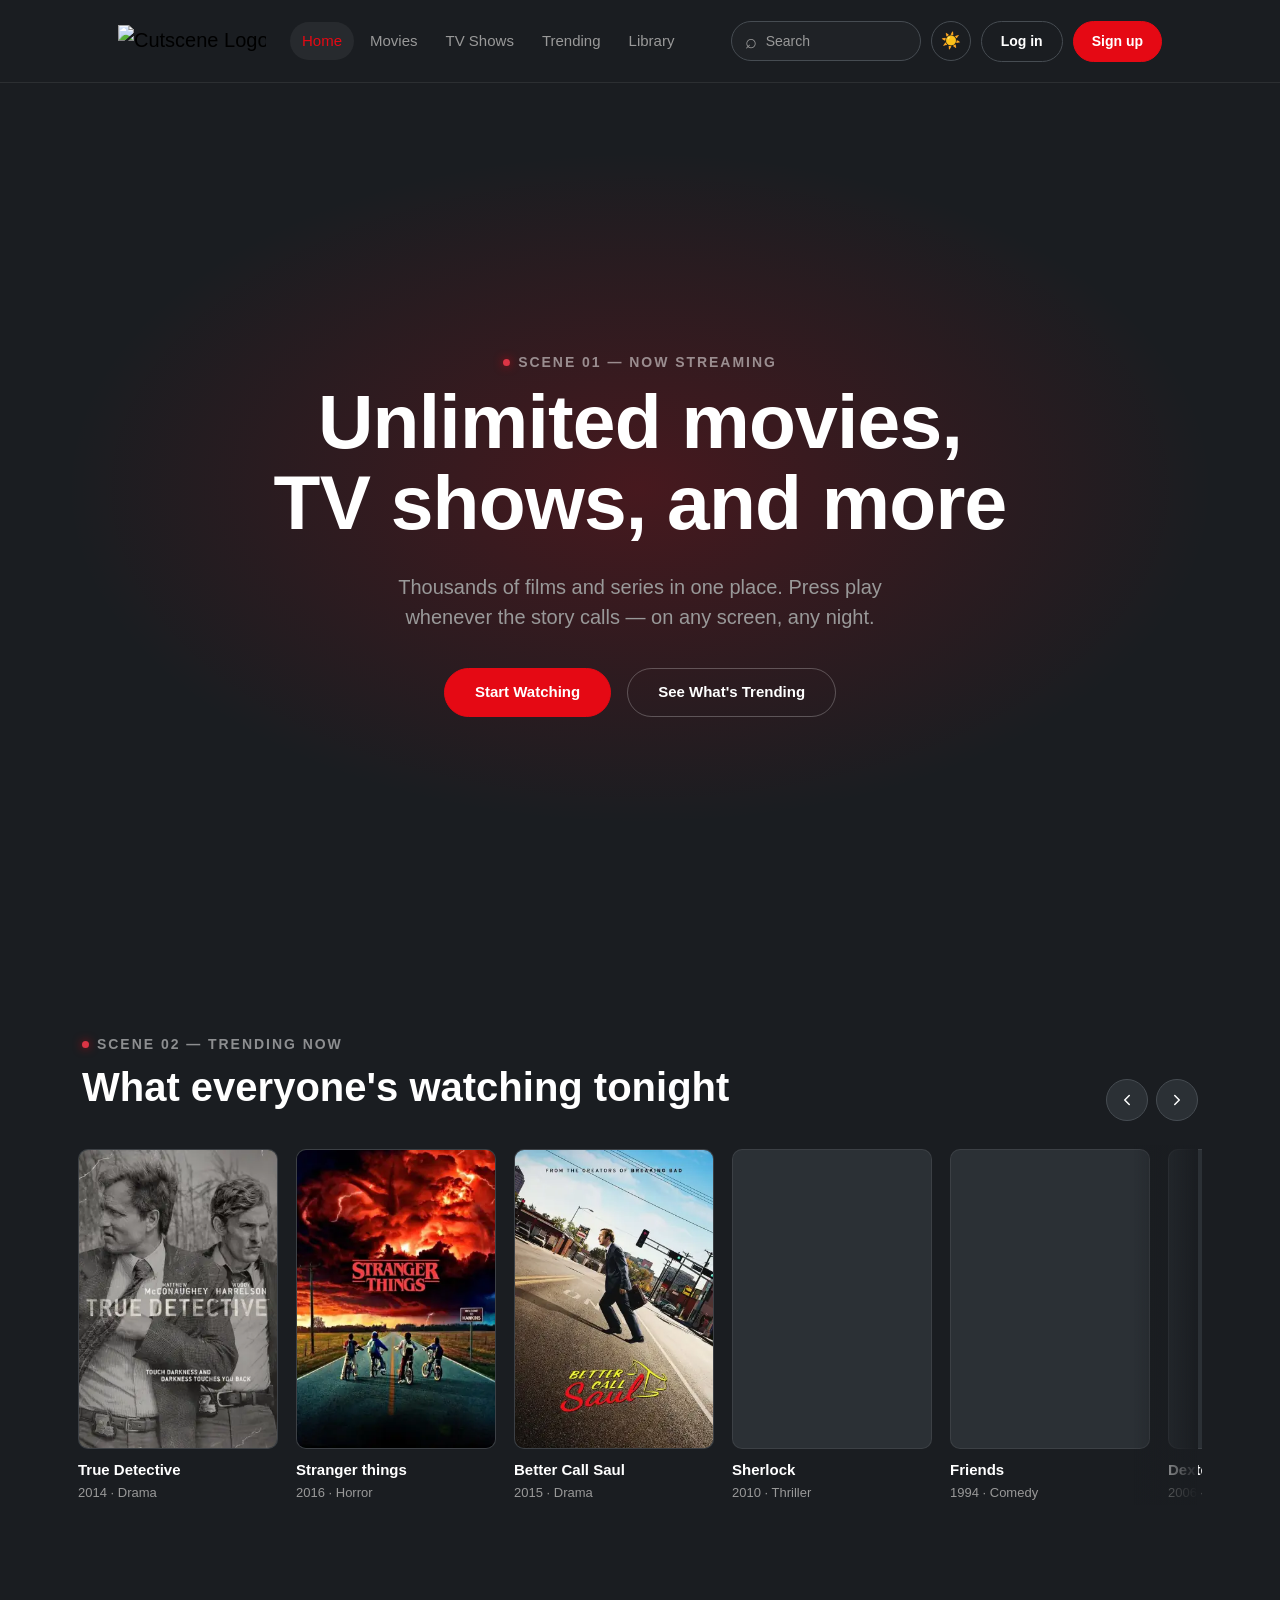
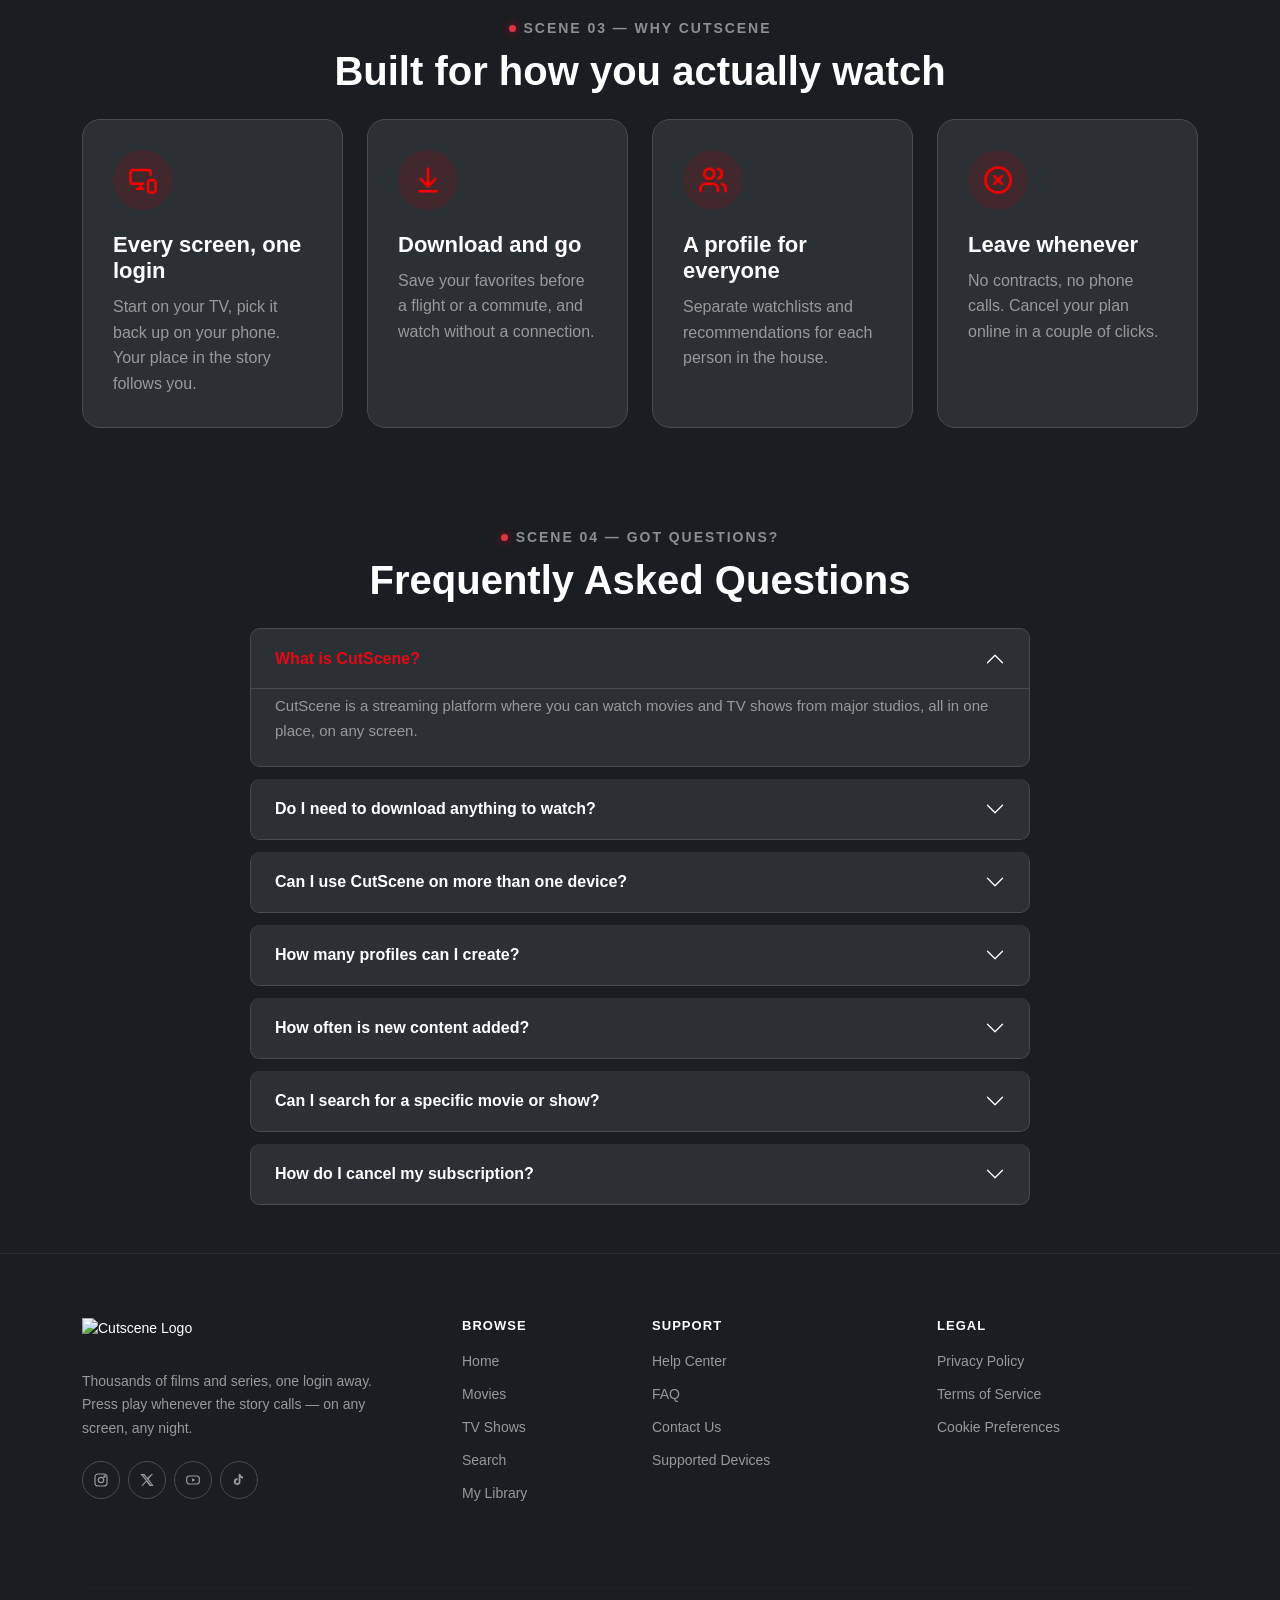
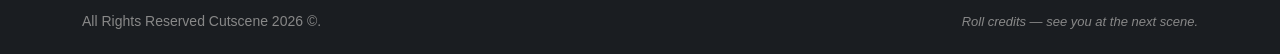
==== commit e2148c32: "perf: serve responsive images and optimized logo" ====
--- a/index.html
+++ b/index.html
@@ -6,7 +6,8 @@
 
     <!-- ضبط أبعاد الشاشة لضمان تجاوب الموقع (Responsive) على كل الهواتف والشاشات -->
     <meta name="viewport" content="width=device-width, initial-scale=1.0" />
-    <link rel="icon" href="./assets/images/logo.png" />
+    <link rel="icon" href="./assets/images/logo.webp" />
+    <link rel="preload" as="image" href="./assets/images/series/True Detective.webp" type="image/webp" imagesrcset="./assets/images/series/True Detective-160.webp 160w, ./assets/images/series/True Detective-200.webp 200w, ./assets/images/series/True Detective.webp 320w" imagesizes="(max-width: 575px) 138px, (max-width: 768px) 160px, 200px" fetchpriority="high" />
     <link rel="preconnect" href="https://cdn.jsdelivr.net" crossorigin />
     <link rel="dns-prefetch" href="//cdn.jsdelivr.net" />
     <!-- عنوان الصفحة الذي يظهر في أعلى التبويب بالموقع -->
@@ -15,22 +16,15 @@
     </title>
 
     <!-- استدعاء ملف تنسيقات Bootstrap 5 من الـ CDN مع تفعيل حماية SRI التشفيرية -->
+    <link rel="preload" as="style" href="https://cdn.jsdelivr.net/npm/bootstrap@5.3.8/dist/css/bootstrap.min.css" crossorigin />
+    <link rel="preload" as="style" href="./assets/css/base.css" />
+    <link rel="preload" as="style" href="./assets/css/home.css" />
     <link
-      rel="preload"
       href="https://cdn.jsdelivr.net/npm/bootstrap@5.3.8/dist/css/bootstrap.min.css"
-      as="style"
+      rel="stylesheet"
       integrity="sha384-sRIl4kxILFvY47J16cr9ZwB07vP4J8+LH7qKQnuqkuIAvNWLzeN8tE5YBujZqJLB"
       crossorigin="anonymous"
-      onload="this.onload=null;this.rel='stylesheet'"
     />
-    <noscript>
-      <link
-        href="https://cdn.jsdelivr.net/npm/bootstrap@5.3.8/dist/css/bootstrap.min.css"
-        rel="stylesheet"
-        integrity="sha384-sRIl4kxILFvY47J16cr9ZwB07vP4J8+LH7qKQnuqkuIAvNWLzeN8tE5YBujZqJLB"
-        crossorigin="anonymous"
-      />
-    </noscript>
 
     <!-- ملف CSS المخصص للتعديل على التصميم الأساسي -->
     <link rel="stylesheet" href="./assets/css/base.css" />
@@ -47,7 +41,7 @@
         <!-- الشعار (Logo): رابط ينقل للصفحة الرئيسية -->
         <a class="navbar-brand me-4" href="#">
           <img
-            src="assets/images/logo.png"
+            src="assets/images/logo.webp"
             alt="Cutscene Logo"
             width="148"
             height="36"
@@ -202,12 +196,11 @@
             <article class="trending-card">
               <div class="trending-poster">
                 <img
-                  src="./assets/images/series/True Detective.webp"
+                  src="./assets/images/series/True Detective.webp" srcset="./assets/images/series/True Detective-160.webp 160w, ./assets/images/series/True Detective-200.webp 200w, ./assets/images/series/True Detective.webp 320w" sizes="(max-width: 575px) 138px, (max-width: 768px) 160px, 200px"
                   alt="True Detective"
-                  width="400"
-                  height="600"
-                  loading="lazy"
-                  decoding="async"
+                  width="320"
+                  height="480"
+                  fetchpriority="high"
                 />
                 
                 <div class="trending-hover">
@@ -228,10 +221,10 @@
             <article class="trending-card">
               <div class="trending-poster">
                 <img
-                  src="./assets/images/series/Stranger things.webp"
+                  src="./assets/images/series/Stranger things.webp" srcset="./assets/images/series/Stranger things-160.webp 160w, ./assets/images/series/Stranger things-200.webp 200w, ./assets/images/series/Stranger things.webp 320w" sizes="(max-width: 575px) 138px, (max-width: 768px) 160px, 200px"
                   alt="Stranger things"
-                  width="400"
-                  height="600"
+                  width="320"
+                  height="480"
                   loading="lazy"
                   decoding="async"
                 />
@@ -252,10 +245,10 @@
             <article class="trending-card">
               <div class="trending-poster">
                 <img
-                  src="./assets/images/series/Better Call Saul TV Series Poster.webp"
+                  src="./assets/images/series/Better Call Saul TV Series Poster.webp" srcset="./assets/images/series/Better Call Saul TV Series Poster-160.webp 160w, ./assets/images/series/Better Call Saul TV Series Poster-200.webp 200w, ./assets/images/series/Better Call Saul TV Series Poster.webp 320w" sizes="(max-width: 575px) 138px, (max-width: 768px) 160px, 200px"
                   alt="Better Call Saul"
-                  width="400"
-                  height="600"
+                  width="320"
+                  height="480"
                   loading="lazy"
                   decoding="async"
                 />
@@ -276,10 +269,10 @@
             <article class="trending-card">
               <div class="trending-poster">
                 <img
-                  src="./assets/images/series/Sherlock.webp"
+                  src="./assets/images/series/Sherlock.webp" srcset="./assets/images/series/Sherlock-160.webp 160w, ./assets/images/series/Sherlock-200.webp 200w, ./assets/images/series/Sherlock.webp 320w" sizes="(max-width: 575px) 138px, (max-width: 768px) 160px, 200px"
                   alt="Sherlock"
-                  width="400"
-                  height="600"
+                  width="320"
+                  height="480"
                   loading="lazy"
                   decoding="async"
                 />
@@ -300,10 +293,10 @@
             <article class="trending-card">
               <div class="trending-poster">
                 <img
-                  src="./assets/images/series/friends.webp"
+                  src="./assets/images/series/friends.webp" srcset="./assets/images/series/friends-160.webp 160w, ./assets/images/series/friends-200.webp 200w, ./assets/images/series/friends.webp 320w" sizes="(max-width: 575px) 138px, (max-width: 768px) 160px, 200px"
                   alt="Friends"
-                  width="400"
-                  height="600"
+                  width="320"
+                  height="480"
                   loading="lazy"
                   decoding="async"
                 />
@@ -324,10 +317,10 @@
             <article class="trending-card">
               <div class="trending-poster">
                 <img
-                  src="./assets/images/series/Dexter.webp"
+                  src="./assets/images/series/Dexter.webp" srcset="./assets/images/series/Dexter-160.webp 160w, ./assets/images/series/Dexter-200.webp 200w, ./assets/images/series/Dexter.webp 320w" sizes="(max-width: 575px) 138px, (max-width: 768px) 160px, 200px"
                   alt="Dexter"
-                  width="400"
-                  height="600"
+                  width="320"
+                  height="480"
                   loading="lazy"
                   decoding="async"
                 />
@@ -348,10 +341,10 @@
             <article class="trending-card">
               <div class="trending-poster">
                 <img
-                  src="./assets/images/series/The Sopranos.webp"
+                  src="./assets/images/series/The Sopranos.webp" srcset="./assets/images/series/The Sopranos-160.webp 160w, ./assets/images/series/The Sopranos-200.webp 200w, ./assets/images/series/The Sopranos.webp 320w" sizes="(max-width: 575px) 138px, (max-width: 768px) 160px, 200px"
                   alt="The Sopranos"
-                  width="400"
-                  height="600"
+                  width="320"
+                  height="480"
                   loading="lazy"
                   decoding="async"
                 />
@@ -372,10 +365,10 @@
             <article class="trending-card">
               <div class="trending-poster">
                 <img
-                  src="./assets/images/series/Avatar The Last Airbender.webp"
+                  src="./assets/images/series/Avatar The Last Airbender.webp" srcset="./assets/images/series/Avatar The Last Airbender-160.webp 160w, ./assets/images/series/Avatar The Last Airbender-200.webp 200w, ./assets/images/series/Avatar The Last Airbender.webp 320w" sizes="(max-width: 575px) 138px, (max-width: 768px) 160px, 200px"
                   alt="Avatar The Last Airbender"
-                  width="400"
-                  height="600"
+                  width="320"
+                  height="480"
                   loading="lazy"
                   decoding="async"
                 />
@@ -396,10 +389,10 @@
             <article class="trending-card">
               <div class="trending-poster">
                 <img
-                  src="./assets/images/series/Chernobyl (2019).webp"
+                  src="./assets/images/series/Chernobyl (2019).webp" srcset="./assets/images/series/Chernobyl (2019)-160.webp 160w, ./assets/images/series/Chernobyl (2019)-200.webp 200w, ./assets/images/series/Chernobyl (2019).webp 320w" sizes="(max-width: 575px) 138px, (max-width: 768px) 160px, 200px"
                   alt="Chernobyl"
-                  width="400"
-                  height="600"
+                  width="320"
+                  height="480"
                   loading="lazy"
                   decoding="async"
                 />
@@ -420,10 +413,10 @@
             <article class="trending-card">
               <div class="trending-poster">
                 <img
-                  src="./assets/images/series/the office.webp"
+                  src="./assets/images/series/the office.webp" srcset="./assets/images/series/the office-160.webp 160w, ./assets/images/series/the office-200.webp 200w, ./assets/images/series/the office.webp 320w" sizes="(max-width: 575px) 138px, (max-width: 768px) 160px, 200px"
                   alt="The Office"
-                  width="400"
-                  height="600"
+                  width="320"
+                  height="480"
                   loading="lazy"
                   decoding="async"
                 />
@@ -741,7 +734,7 @@
           <!-- عمود الشعار والوصف -->
           <div class="col-12 col-md-4">
             <a class="footer-brand d-inline-flex align-items-center" href="#">
-              <img src="assets/images/logo.png" alt="Cutscene Logo" width="148" height="36" loading="lazy" decoding="async" />
+              <img src="assets/images/logo.webp" alt="Cutscene Logo" width="148" height="36" loading="lazy" decoding="async" />
             </a>
             <p class="footer-about">
               Thousands of films and series, one login away. Press play
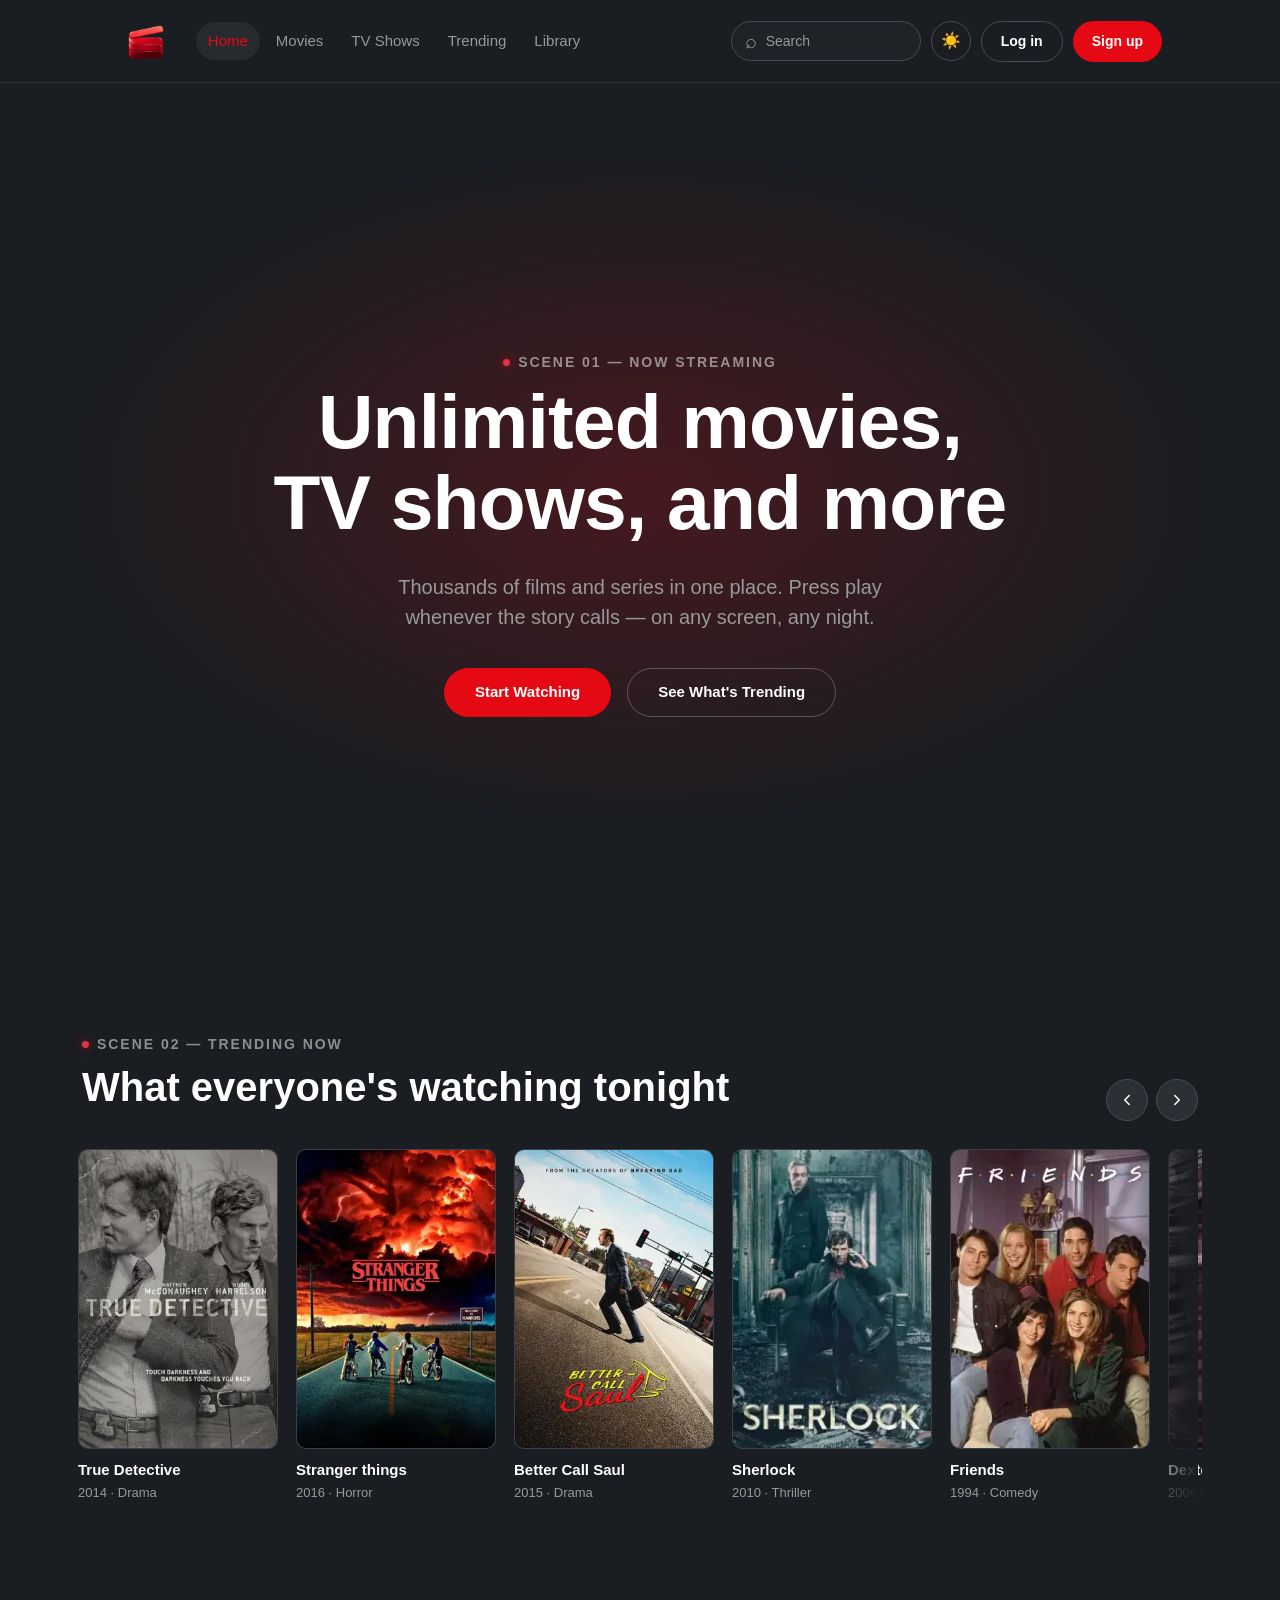
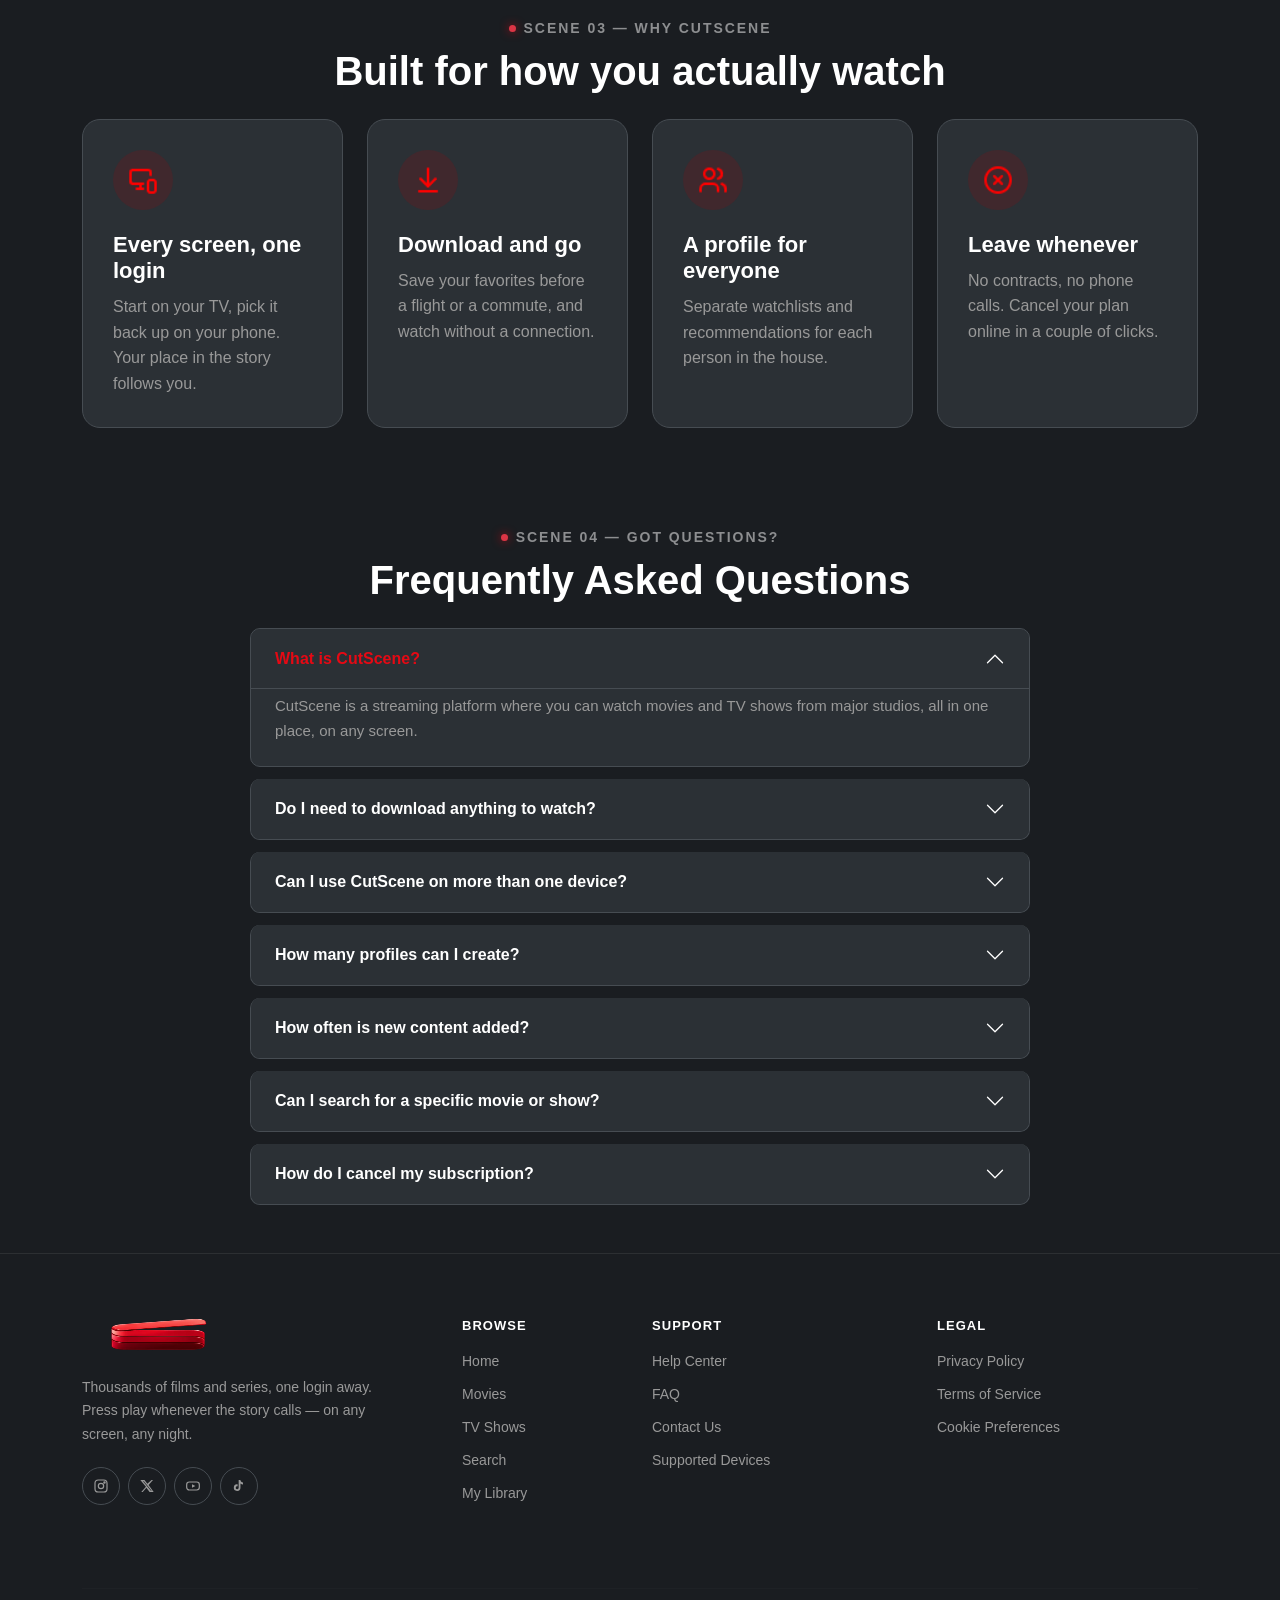
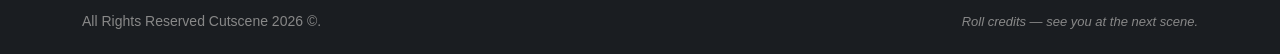
==== commit 4c72268b: "perf: add 140px poster sources for mobile" ====
--- a/index.html
+++ b/index.html
@@ -7,7 +7,7 @@
     <!-- ضبط أبعاد الشاشة لضمان تجاوب الموقع (Responsive) على كل الهواتف والشاشات -->
     <meta name="viewport" content="width=device-width, initial-scale=1.0" />
     <link rel="icon" href="./assets/images/logo.webp" />
-    <link rel="preload" as="image" href="./assets/images/series/True Detective.webp" type="image/webp" imagesrcset="./assets/images/series/True Detective-160.webp 160w, ./assets/images/series/True Detective-200.webp 200w, ./assets/images/series/True Detective.webp 320w" imagesizes="(max-width: 575px) 138px, (max-width: 768px) 160px, 200px" fetchpriority="high" />
+    <link rel="preload" as="image" href="./assets/images/series/True Detective.webp" type="image/webp" imagesrcset="./assets/images/series/True Detective-140.webp 140w, ./assets/images/series/True Detective-160.webp 160w, ./assets/images/series/True Detective-200.webp 200w, ./assets/images/series/True Detective.webp 320w" imagesizes="(max-width: 575px) 138px, (max-width: 768px) 160px, 200px" fetchpriority="high" />
     <link rel="preconnect" href="https://cdn.jsdelivr.net" crossorigin />
     <link rel="dns-prefetch" href="//cdn.jsdelivr.net" />
     <!-- عنوان الصفحة الذي يظهر في أعلى التبويب بالموقع -->
@@ -196,7 +196,7 @@
             <article class="trending-card">
               <div class="trending-poster">
                 <img
-                  src="./assets/images/series/True Detective.webp" srcset="./assets/images/series/True Detective-160.webp 160w, ./assets/images/series/True Detective-200.webp 200w, ./assets/images/series/True Detective.webp 320w" sizes="(max-width: 575px) 138px, (max-width: 768px) 160px, 200px"
+                  src="./assets/images/series/True Detective.webp" srcset="./assets/images/series/True Detective-140.webp 140w, ./assets/images/series/True Detective-160.webp 160w, ./assets/images/series/True Detective-200.webp 200w, ./assets/images/series/True Detective.webp 320w" sizes="(max-width: 575px) 138px, (max-width: 768px) 160px, 200px"
                   alt="True Detective"
                   width="320"
                   height="480"
@@ -221,7 +221,7 @@
             <article class="trending-card">
               <div class="trending-poster">
                 <img
-                  src="./assets/images/series/Stranger things.webp" srcset="./assets/images/series/Stranger things-160.webp 160w, ./assets/images/series/Stranger things-200.webp 200w, ./assets/images/series/Stranger things.webp 320w" sizes="(max-width: 575px) 138px, (max-width: 768px) 160px, 200px"
+                  src="./assets/images/series/Stranger things.webp" srcset="./assets/images/series/Stranger things-140.webp 140w, ./assets/images/series/Stranger things-160.webp 160w, ./assets/images/series/Stranger things-200.webp 200w, ./assets/images/series/Stranger things.webp 320w" sizes="(max-width: 575px) 138px, (max-width: 768px) 160px, 200px"
                   alt="Stranger things"
                   width="320"
                   height="480"
@@ -245,7 +245,7 @@
             <article class="trending-card">
               <div class="trending-poster">
                 <img
-                  src="./assets/images/series/Better Call Saul TV Series Poster.webp" srcset="./assets/images/series/Better Call Saul TV Series Poster-160.webp 160w, ./assets/images/series/Better Call Saul TV Series Poster-200.webp 200w, ./assets/images/series/Better Call Saul TV Series Poster.webp 320w" sizes="(max-width: 575px) 138px, (max-width: 768px) 160px, 200px"
+                  src="./assets/images/series/Better Call Saul TV Series Poster.webp" srcset="./assets/images/series/Better Call Saul TV Series Poster-140.webp 140w, ./assets/images/series/Better Call Saul TV Series Poster-160.webp 160w, ./assets/images/series/Better Call Saul TV Series Poster-200.webp 200w, ./assets/images/series/Better Call Saul TV Series Poster.webp 320w" sizes="(max-width: 575px) 138px, (max-width: 768px) 160px, 200px"
                   alt="Better Call Saul"
                   width="320"
                   height="480"
@@ -269,7 +269,7 @@
             <article class="trending-card">
               <div class="trending-poster">
                 <img
-                  src="./assets/images/series/Sherlock.webp" srcset="./assets/images/series/Sherlock-160.webp 160w, ./assets/images/series/Sherlock-200.webp 200w, ./assets/images/series/Sherlock.webp 320w" sizes="(max-width: 575px) 138px, (max-width: 768px) 160px, 200px"
+                  src="./assets/images/series/Sherlock.webp" srcset="./assets/images/series/Sherlock-140.webp 140w, ./assets/images/series/Sherlock-160.webp 160w, ./assets/images/series/Sherlock-200.webp 200w, ./assets/images/series/Sherlock.webp 320w" sizes="(max-width: 575px) 138px, (max-width: 768px) 160px, 200px"
                   alt="Sherlock"
                   width="320"
                   height="480"
@@ -293,7 +293,7 @@
             <article class="trending-card">
               <div class="trending-poster">
                 <img
-                  src="./assets/images/series/friends.webp" srcset="./assets/images/series/friends-160.webp 160w, ./assets/images/series/friends-200.webp 200w, ./assets/images/series/friends.webp 320w" sizes="(max-width: 575px) 138px, (max-width: 768px) 160px, 200px"
+                  src="./assets/images/series/friends.webp" srcset="./assets/images/series/friends-140.webp 140w, ./assets/images/series/friends-160.webp 160w, ./assets/images/series/friends-200.webp 200w, ./assets/images/series/friends.webp 320w" sizes="(max-width: 575px) 138px, (max-width: 768px) 160px, 200px"
                   alt="Friends"
                   width="320"
                   height="480"
@@ -317,7 +317,7 @@
             <article class="trending-card">
               <div class="trending-poster">
                 <img
-                  src="./assets/images/series/Dexter.webp" srcset="./assets/images/series/Dexter-160.webp 160w, ./assets/images/series/Dexter-200.webp 200w, ./assets/images/series/Dexter.webp 320w" sizes="(max-width: 575px) 138px, (max-width: 768px) 160px, 200px"
+                  src="./assets/images/series/Dexter.webp" srcset="./assets/images/series/Dexter-140.webp 140w, ./assets/images/series/Dexter-160.webp 160w, ./assets/images/series/Dexter-200.webp 200w, ./assets/images/series/Dexter.webp 320w" sizes="(max-width: 575px) 138px, (max-width: 768px) 160px, 200px"
                   alt="Dexter"
                   width="320"
                   height="480"
@@ -341,7 +341,7 @@
             <article class="trending-card">
               <div class="trending-poster">
                 <img
-                  src="./assets/images/series/The Sopranos.webp" srcset="./assets/images/series/The Sopranos-160.webp 160w, ./assets/images/series/The Sopranos-200.webp 200w, ./assets/images/series/The Sopranos.webp 320w" sizes="(max-width: 575px) 138px, (max-width: 768px) 160px, 200px"
+                  src="./assets/images/series/The Sopranos.webp" srcset="./assets/images/series/The Sopranos-140.webp 140w, ./assets/images/series/The Sopranos-160.webp 160w, ./assets/images/series/The Sopranos-200.webp 200w, ./assets/images/series/The Sopranos.webp 320w" sizes="(max-width: 575px) 138px, (max-width: 768px) 160px, 200px"
                   alt="The Sopranos"
                   width="320"
                   height="480"
@@ -365,7 +365,7 @@
             <article class="trending-card">
               <div class="trending-poster">
                 <img
-                  src="./assets/images/series/Avatar The Last Airbender.webp" srcset="./assets/images/series/Avatar The Last Airbender-160.webp 160w, ./assets/images/series/Avatar The Last Airbender-200.webp 200w, ./assets/images/series/Avatar The Last Airbender.webp 320w" sizes="(max-width: 575px) 138px, (max-width: 768px) 160px, 200px"
+                  src="./assets/images/series/Avatar The Last Airbender.webp" srcset="./assets/images/series/Avatar The Last Airbender-140.webp 140w, ./assets/images/series/Avatar The Last Airbender-160.webp 160w, ./assets/images/series/Avatar The Last Airbender-200.webp 200w, ./assets/images/series/Avatar The Last Airbender.webp 320w" sizes="(max-width: 575px) 138px, (max-width: 768px) 160px, 200px"
                   alt="Avatar The Last Airbender"
                   width="320"
                   height="480"
@@ -389,7 +389,7 @@
             <article class="trending-card">
               <div class="trending-poster">
                 <img
-                  src="./assets/images/series/Chernobyl (2019).webp" srcset="./assets/images/series/Chernobyl (2019)-160.webp 160w, ./assets/images/series/Chernobyl (2019)-200.webp 200w, ./assets/images/series/Chernobyl (2019).webp 320w" sizes="(max-width: 575px) 138px, (max-width: 768px) 160px, 200px"
+                  src="./assets/images/series/Chernobyl (2019).webp" srcset="./assets/images/series/Chernobyl (2019)-140.webp 140w, ./assets/images/series/Chernobyl (2019)-160.webp 160w, ./assets/images/series/Chernobyl (2019)-200.webp 200w, ./assets/images/series/Chernobyl (2019).webp 320w" sizes="(max-width: 575px) 138px, (max-width: 768px) 160px, 200px"
                   alt="Chernobyl"
                   width="320"
                   height="480"
@@ -413,7 +413,7 @@
             <article class="trending-card">
               <div class="trending-poster">
                 <img
-                  src="./assets/images/series/the office.webp" srcset="./assets/images/series/the office-160.webp 160w, ./assets/images/series/the office-200.webp 200w, ./assets/images/series/the office.webp 320w" sizes="(max-width: 575px) 138px, (max-width: 768px) 160px, 200px"
+                  src="./assets/images/series/the office.webp" srcset="./assets/images/series/the office-140.webp 140w, ./assets/images/series/the office-160.webp 160w, ./assets/images/series/the office-200.webp 200w, ./assets/images/series/the office.webp 320w" sizes="(max-width: 575px) 138px, (max-width: 768px) 160px, 200px"
                   alt="The Office"
                   width="320"
                   height="480"
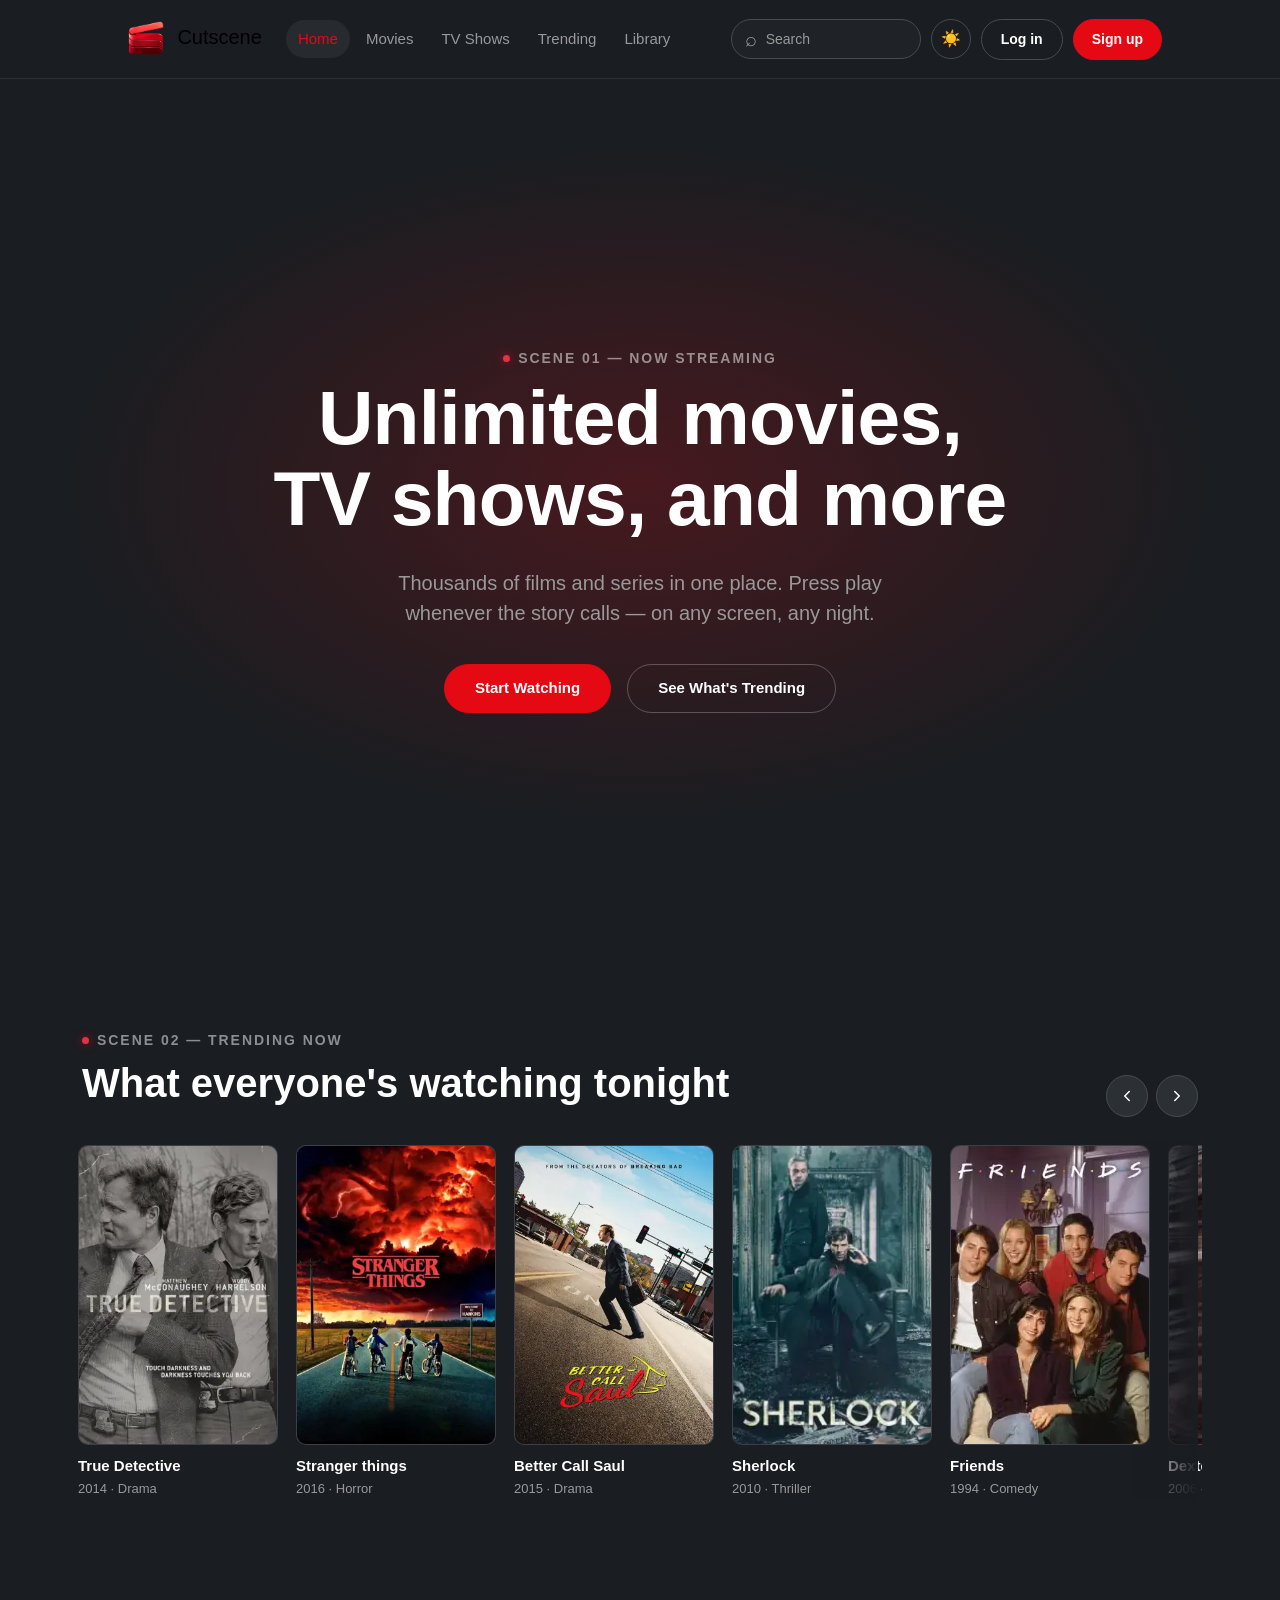
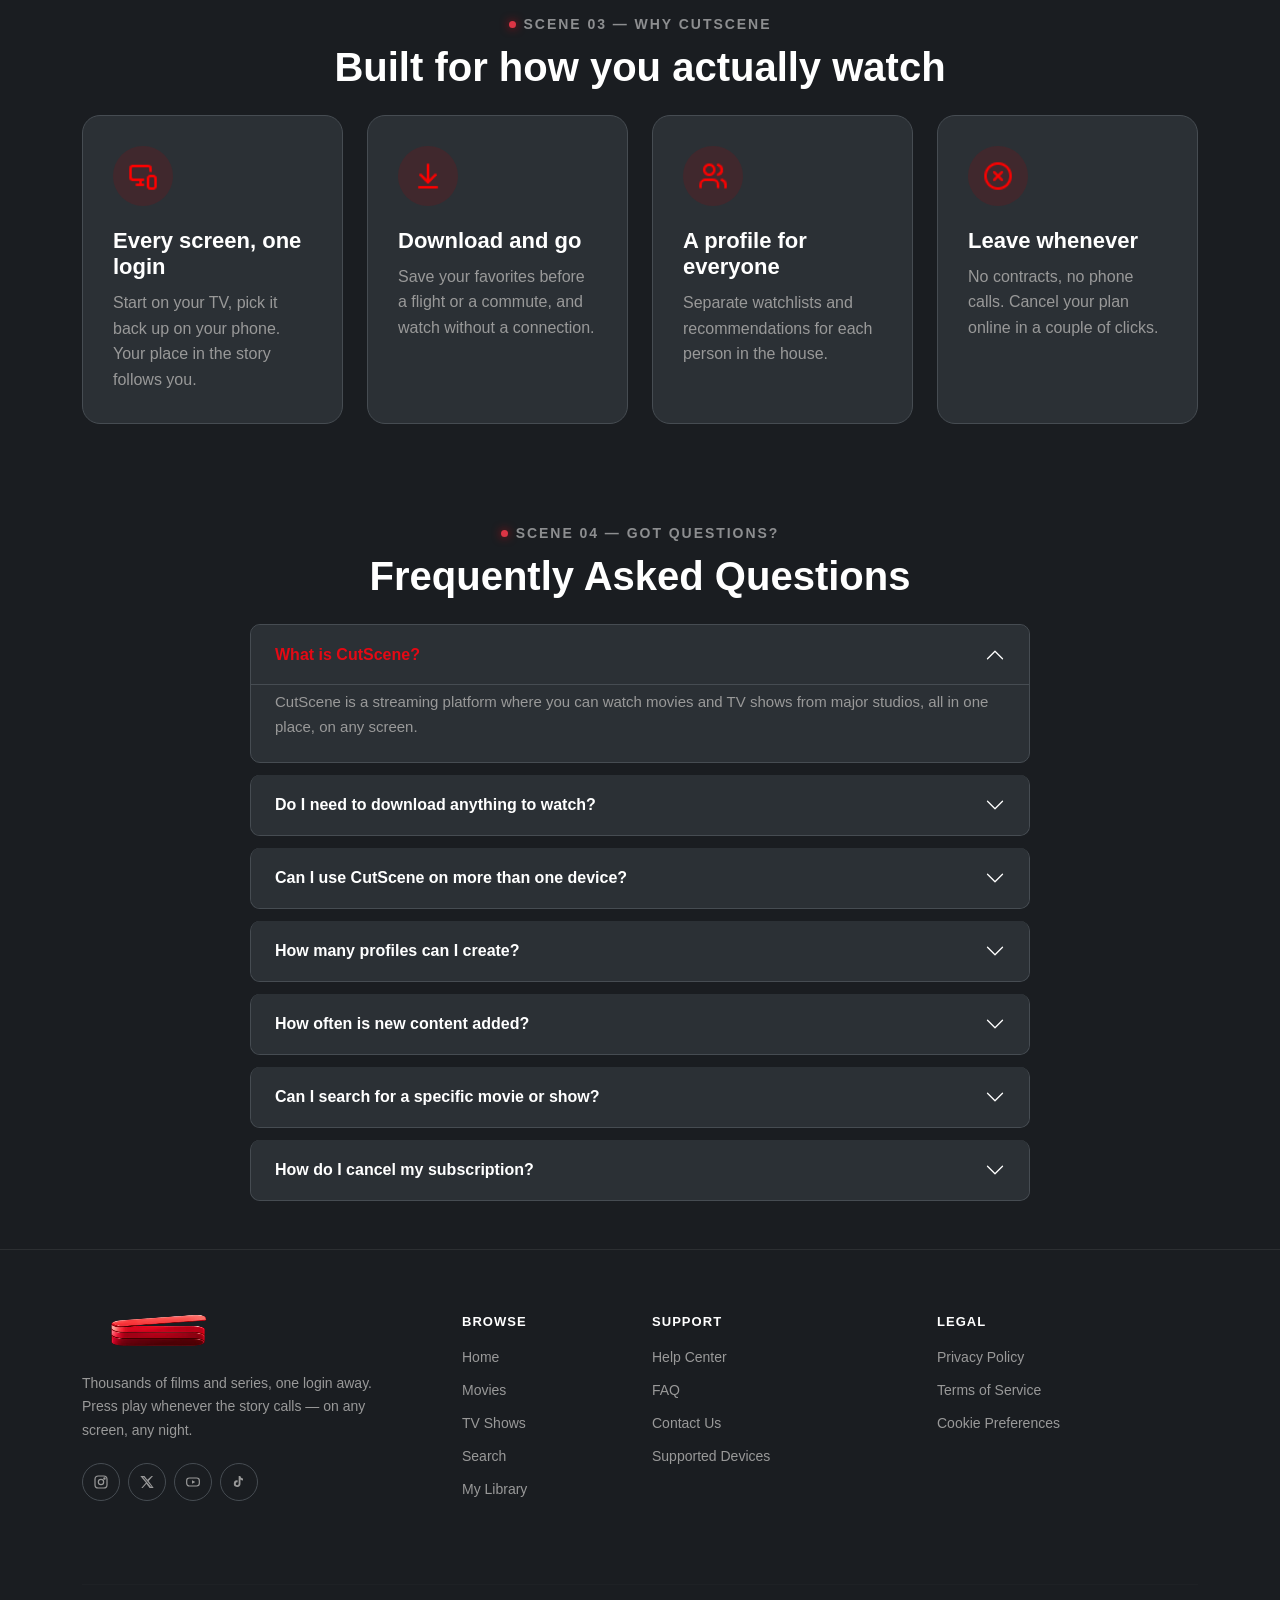
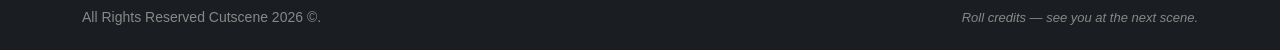
==== commit 3952c98a: "feat: add Cutscene wordmark" ====
--- a/index.html
+++ b/index.html
@@ -39,14 +39,9 @@
       <!-- container px-5: حاوية تضمن توسيط المحتوى مع هامش داخلي جانبي -->
       <div class="container px-5">
         <!-- الشعار (Logo): رابط ينقل للصفحة الرئيسية -->
-        <a class="navbar-brand me-4" href="#">
-          <img
-            src="assets/images/logo.webp"
-            alt="Cutscene Logo"
-            width="148"
-            height="36"
-            class="d-inline-block align-text-top"
-          />
+        <a class="navbar-brand me-4 cutscene-brand" href="#">
+          <img src="assets/images/logo.webp" alt="Cutscene Logo" width="38" height="36" class="cutscene-logo-mark" />
+          <span class="cutscene-brand-name">Cutscene</span>
         </a>
 
         <!-- زر الهامبرجر (Toggle Button): يظهر فقط على الهواتف لفتح وغلق القائمة -->
